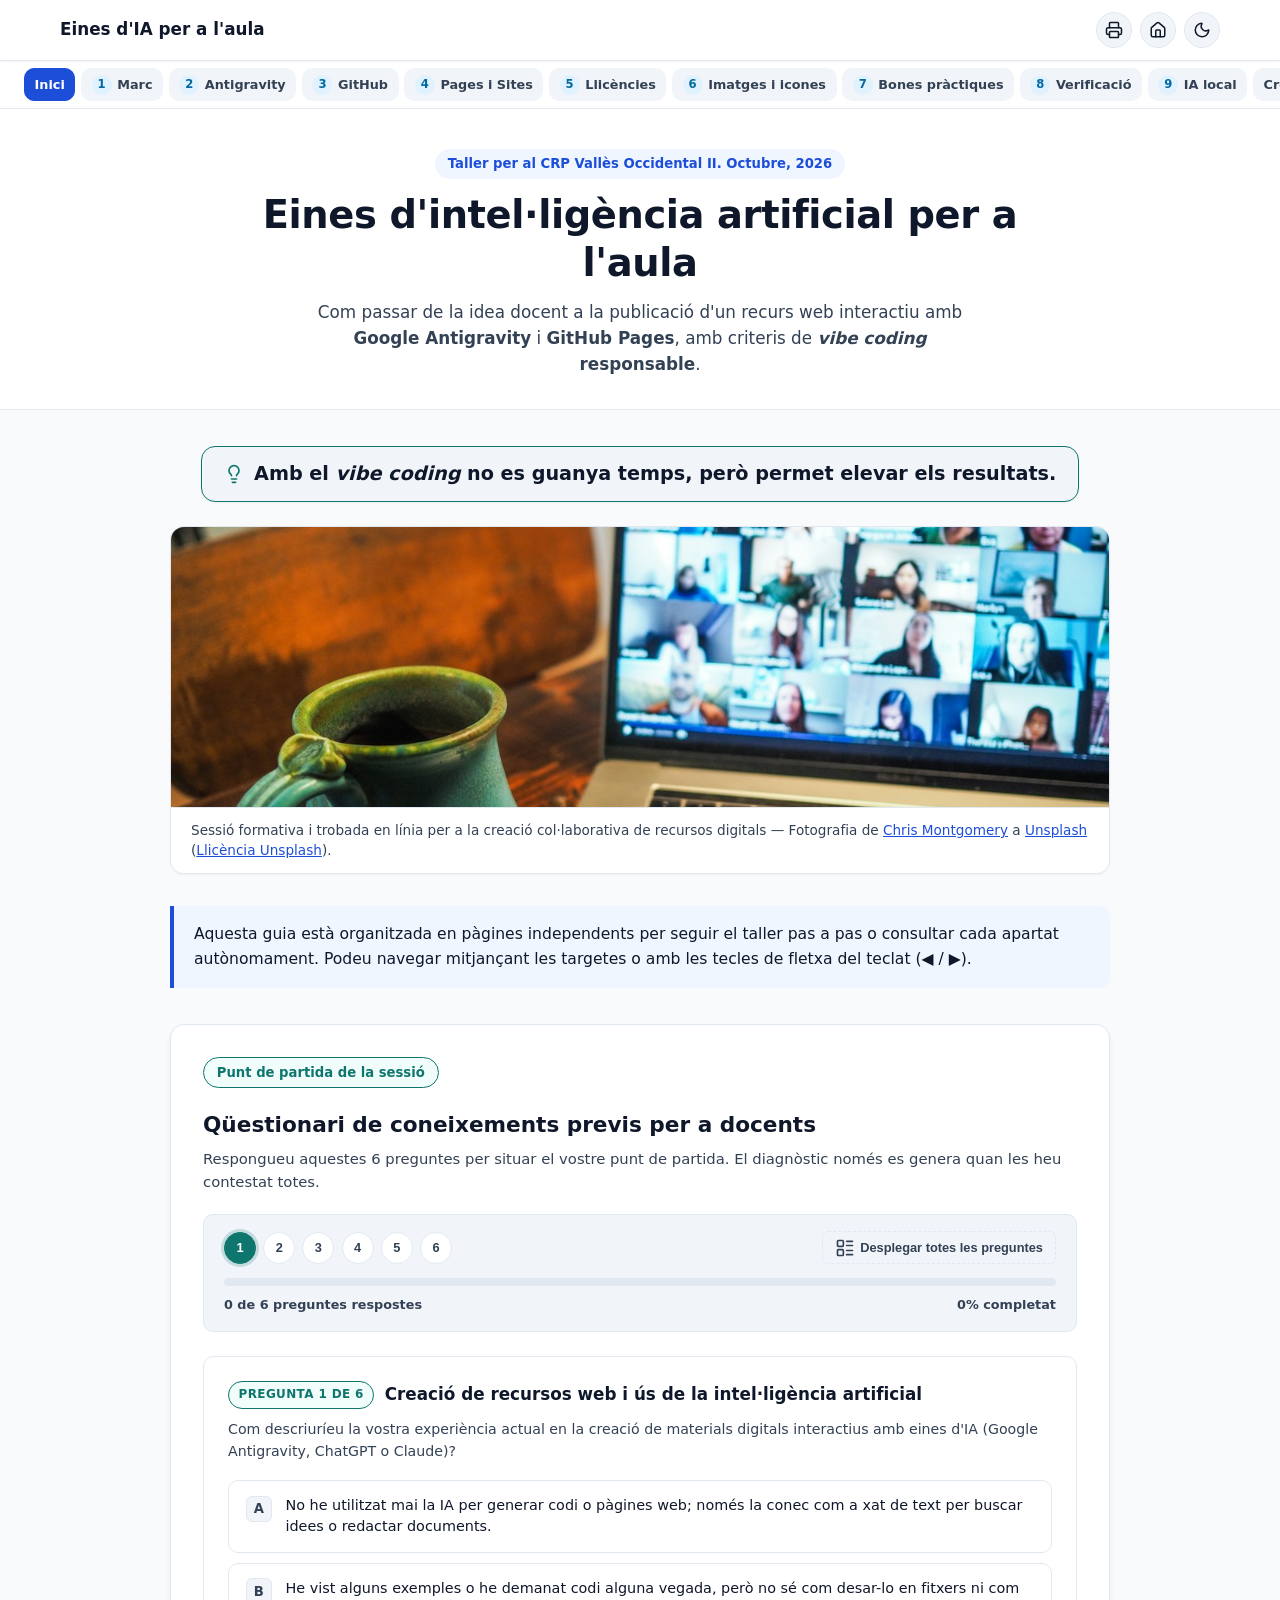
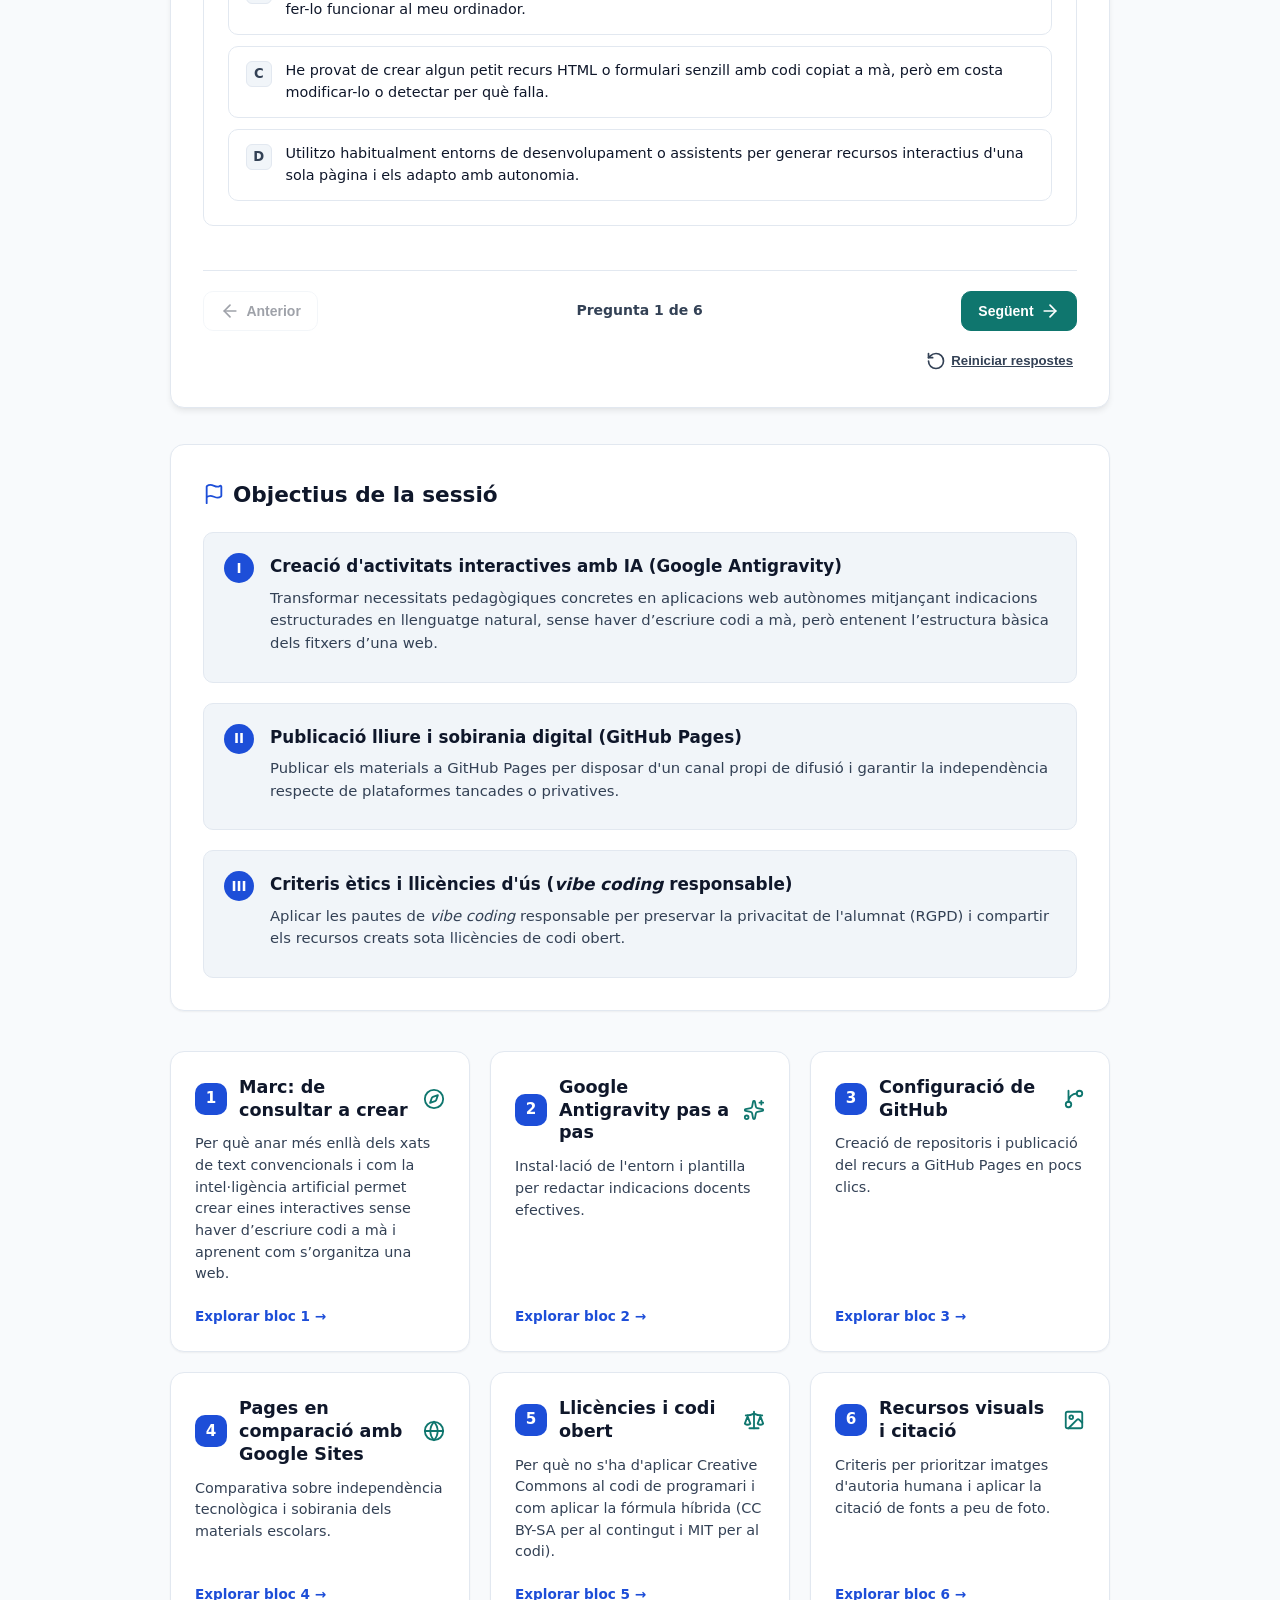
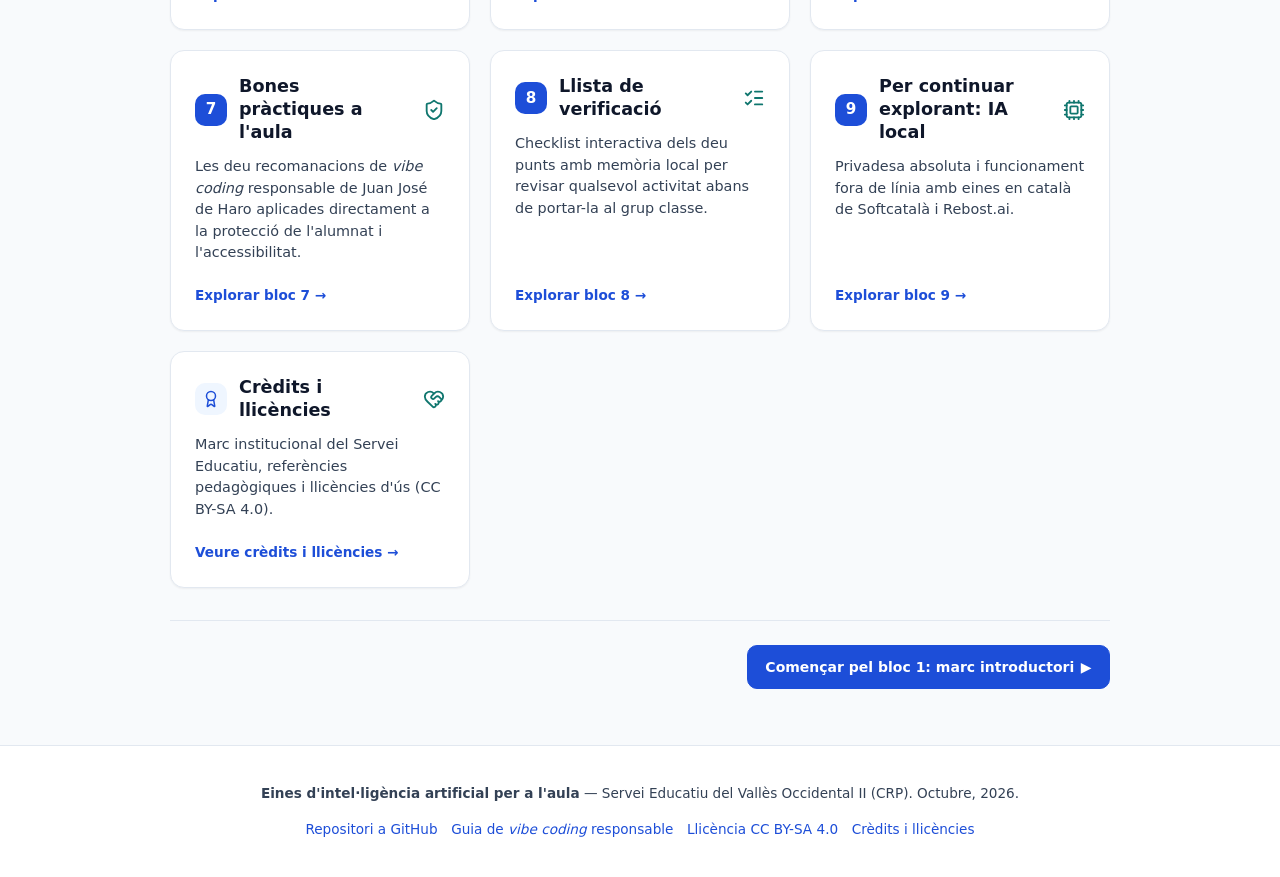
==== index.html @ fdfb9bff "Corregeix dimensions intrínseques de les imatges" ====
<!DOCTYPE html><html lang="ca"><head>
  <meta charset="UTF-8">
  <meta name="viewport" content="width=device-width, initial-scale=1.0">
  <title>Eines d'intel·ligència artificial per a l'aula | Inici</title>
  <meta name="description" content="Taller i guia pràctica per a docents sobre Google Antigravity, GitHub Pages, llicències i vibe coding responsable.">

  <!-- Metadades Open Graph / Xarxes socials (Link Preview) -->
  <meta property="og:type" content="website">
  <meta property="og:url" content="https://miquelangelfuentes.github.io/eines-ia-aula/">
  <meta property="og:title" content="Eines d'intel·ligència artificial per a l'aula">
  <meta property="og:description" content="Guia pràctica per a docents sobre Google Antigravity, GitHub Pages, llicències i vibe coding responsable.">
  <meta property="og:image" content="https://miquelangelfuentes.github.io/eines-ia-aula/assets/images/unsplash/inici-taller.jpg">
  <meta property="og:image:width" content="1200">
  <meta property="og:image:height" content="630">
  <meta property="og:image:alt" content="Sessió formativa en línia sobre eines d'IA per a l'aula">

  <!-- Metadades Twitter Card -->
  <meta name="twitter:card" content="summary_large_image">
  <meta name="twitter:title" content="Eines d'intel·ligència artificial per a l'aula">
  <meta name="twitter:description" content="Guia pràctica per a docents sobre Google Antigravity, GitHub Pages, llicències i vibe coding responsable.">
  <meta name="twitter:image" content="https://miquelangelfuentes.github.io/eines-ia-aula/assets/images/unsplash/inici-taller.jpg">

  <link rel="stylesheet" href="styles.css?v=9">
  <link rel="icon" type="image/svg+xml" href="favicon.svg">
  <link rel="alternate icon" type="image/png" href="favicon.png">
  <link rel="apple-touch-icon" href="favicon.png">
  <link rel="next" href="bloc1-marc.html">
</head>
<body>
  <a href="#contingut-principal" class="skip-link">Salta directament al contingut</a><noscript>&lt;div class="noscript-notice"&gt;&lt;strong&gt;JavaScript està desactivat.&lt;/strong&gt; Podeu llegir el contingut del material, però algunes funcions interactives, com el qüestionari, el generador d’indicacions o la llista de verificació, no estaran disponibles.&lt;/div&gt;</noscript>

  <!-- Barra superior -->
  <header class="top-bar">
    <div class="top-bar-container">
      <a href="index.html" class="brand-section">
        <div class="brand-title">Eines d'IA per a l'aula</div>
      </a>

      <div class="controls-group">
        <div class="print-menu-container">
          <button id="btn-print-menu" class="btn-icon" type="button" aria-label="Opcions d'impressió" title="Imprimir" aria-haspopup="true" aria-expanded="false">
            <i data-lucide="printer"></i>
          </button>
          <div id="print-dropdown" class="print-dropdown" role="menu">
            <button type="button" class="print-dropdown-item" id="btn-print-page" role="menuitem">
              <i data-lucide="file-text" style="width:16px;height:16px;"></i>
              <span>Imprimir aquesta pàgina</span>
            </button>
            <a href="imprimir-tot.html?print=1" class="print-dropdown-item" id="btn-print-all" role="menuitem">
              <i data-lucide="book-open" style="width:16px;height:16px;"></i>
              <span>Imprimir tota la presentació</span>
            </a>
          </div>
        </div>
        <a href="index.html" class="btn-icon" title="Pàgina d'inici" aria-label="Pàgina d'inici">
          <i data-lucide="home"></i>
        </a>
        <button id="btn-toggle-theme" class="btn-icon" type="button" aria-label="Canviar tema" title="Canviar tema">
          <span id="theme-icon"><i data-lucide="moon"></i></span>
        </button>
      </div>
    </div>
  </header>

  <!-- Navegació de blocs -->
  <nav class="blocks-nav-bar" aria-label="Índex de blocs">
    <ul class="blocks-nav-list">
      <li><a href="index.html" class="block-nav-link active">Inici</a></li>
      <li><a href="bloc1-marc.html" class="block-nav-link"><span class="nav-num-pill">1</span> Marc</a></li>
      <li><a href="bloc2-antigravity.html" class="block-nav-link"><span class="nav-num-pill">2</span> Antigravity</a></li>
      <li><a href="bloc3-github.html" class="block-nav-link"><span class="nav-num-pill">3</span> GitHub</a></li>
      <li><a href="bloc4-pages-sites.html" class="block-nav-link"><span class="nav-num-pill">4</span> Pages i Sites</a></li>
      <li><a href="bloc5-llicencies.html" class="block-nav-link"><span class="nav-num-pill">5</span> Llicències</a></li>
      <li><a href="bloc6-recursos-visuals.html" class="block-nav-link"><span class="nav-num-pill">6</span> Imatges i icones</a></li>
      <li><a href="bloc7-bones-practiques.html" class="block-nav-link"><span class="nav-num-pill">7</span> Bones pràctiques</a></li>
      <li><a href="bloc8-verificacio.html" class="block-nav-link"><span class="nav-num-pill">8</span> Verificació</a></li>
      <li><a href="bloc9-per-continuar-explorant.html" class="block-nav-link"><span class="nav-num-pill">9</span> IA local</a></li>
      <li><a href="credits.html" class="block-nav-link">Crèdits</a></li>
    </ul>
  </nav>

  <!-- Capçalera d'inici -->
  <section class="page-hero">
    <div class="page-hero-inner">
      <span class="page-category-tag">Taller per al CRP Vallès Occidental II. Octubre, 2026</span>
      <h1>Eines d'intel·ligència artificial per a l'aula</h1>
      <p class="page-hero-subtitle">
        Com passar de la idea docent a la publicació d'un recurs web interactiu amb <strong>Google Antigravity</strong> i <strong>GitHub Pages</strong>, amb criteris de <strong><em>vibe coding</em> responsable</strong>.
      </p>
    </div>
  </section>

  <!-- Contingut principal: índex de targetes de blocs -->
  <main id="contingut-principal" class="main-content">

    <div class="hero-impact-headline">
      <i data-lucide="lightbulb" class="lucide" style="width:20px;height:20px;color:var(--accent-secondary);flex-shrink:0;"></i>
      <span>Amb el <em>vibe coding</em> no es guanya temps, però permet elevar els resultats.</span>
    </div>

    <figure class="hero-image-banner">
      <img src="assets/images/unsplash/inici-taller.jpg" width="1200" height="630" alt="Sessió formativa en línia i videoconferència amb docents connectats a distància" fetchpriority="high">
      <figcaption>Sessió formativa i trobada en línia per a la creació col·laborativa de recursos digitals — Fotografia de <a href="https://unsplash.com/@cwmonty" target="_blank" rel="noopener">Chris Montgomery</a> a <a href="https://unsplash.com/photos/smgTvepind4" target="_blank" rel="noopener">Unsplash</a> (<a href="https://unsplash.com/license" target="_blank" rel="noopener">Llicència Unsplash</a>).</figcaption>
    </figure>

    <div class="pedagogical-highlight">
      Aquesta guia està organitzada en pàgines independents per seguir el taller pas a pas o consultar cada apartat autònomament. Podeu navegar mitjançant les targetes o amb les tecles de fletxa del teclat (◀ / ▶).
    </div>

    <!-- Qüestionari inicial de coneixements previs per a docents -->
    <section class="diagnostic-quiz-box" id="diagnostic-quiz-section">
      <div class="quiz-header-row">
        <div class="quiz-header-content">
          <span class="page-category-tag" style="background: var(--accent-secondary-light); color: var(--accent-secondary); border: 1px solid var(--accent-secondary);">Punt de partida de la sessió</span>
          <h2>Qüestionari de coneixements previs per a docents</h2>
          <p>Respongueu aquestes 6 preguntes per situar el vostre punt de partida. El diagnòstic només es genera quan les heu contestat totes.</p>
        </div>
      </div>

      <div class="quiz-progress-wrapper">
        <div class="quiz-stepper-header">
          <div class="quiz-stepper-pills" id="quiz-stepper-pills"></div>
          <button type="button" id="btn-toggle-view" class="quiz-mode-toggle-btn">
            <i data-lucide="layout-list"></i> <span>Desplegar totes les preguntes</span>
          </button>
        </div>

        <div class="quiz-progress-track">
          <div id="quiz-progress-fill" class="quiz-progress-fill" style="width: 0%;"></div>
        </div>

        <div class="quiz-progress-meta">
          <span id="quiz-progress-text">0 de 6 preguntes respostes</span>
          <span id="quiz-progress-percent">0% completat</span>
        </div>
      </div>

      <form id="diagnostic-quiz-form" class="diagnostic-quiz-form">
        <!-- Pregunta 1 -->
        <div class="quiz-question-card active" data-q="1">
          <div class="quiz-question-header">
            <span class="quiz-q-num-pill">Pregunta 1 de 6</span>
            <h3 class="quiz-q-title">Creació de recursos web i ús de la intel·ligència artificial</h3>
          </div>
          <p class="quiz-q-context">Com descriuríeu la vostra experiència actual en la creació de materials digitals interactius amb eines d'IA (Google Antigravity, ChatGPT o Claude)?</p>
          <div class="quiz-options-list">
            <label class="quiz-option-card">
              <input type="radio" name="q1" value="A" class="quiz-radio-hidden">
              <span class="quiz-opt-badge">A</span>
              <span class="quiz-opt-text">No he utilitzat mai la IA per generar codi o pàgines web; només la conec com a xat de text per buscar idees o redactar documents.</span>
            </label>
            <label class="quiz-option-card">
              <input type="radio" name="q1" value="B" class="quiz-radio-hidden">
              <span class="quiz-opt-badge">B</span>
              <span class="quiz-opt-text">He vist alguns exemples o he demanat codi alguna vegada, però no sé com desar-lo en fitxers ni com fer-lo funcionar al meu ordinador.</span>
            </label>
            <label class="quiz-option-card">
              <input type="radio" name="q1" value="C" class="quiz-radio-hidden">
              <span class="quiz-opt-badge">C</span>
              <span class="quiz-opt-text">He provat de crear algun petit recurs HTML o formulari senzill amb codi copiat a mà, però em costa modificar-lo o detectar per què falla.</span>
            </label>
            <label class="quiz-option-card">
              <input type="radio" name="q1" value="D" class="quiz-radio-hidden">
              <span class="quiz-opt-badge">D</span>
              <span class="quiz-opt-text">Utilitzo habitualment entorns de desenvolupament o assistents per generar recursos interactius d'una sola pàgina i els adapto amb autonomia.</span>
            </label>
          </div>
        </div>

        <!-- Pregunta 2 -->
        <div class="quiz-question-card" data-q="2">
          <div class="quiz-question-header">
            <span class="quiz-q-num-pill">Pregunta 2 de 6</span>
            <h3 class="quiz-q-title">Google Antigravity i eines al dispositiu docent</h3>
          </div>
          <p class="quiz-q-context">Què sabeu sobre Google Antigravity i la instal·lació d'eines al vostre equip de treball (per exemple, el portàtil docent del PEDC)?</p>
          <div class="quiz-options-list">
            <label class="quiz-option-card">
              <input type="radio" name="q2" value="A" class="quiz-radio-hidden">
              <span class="quiz-opt-badge">A</span>
              <span class="quiz-opt-text">No he sentit a parlar mai d'Antigravity i no acostumo a instal·lar programari nou al meu ordinador.</span>
            </label>
            <label class="quiz-option-card">
              <input type="radio" name="q2" value="B" class="quiz-radio-hidden">
              <span class="quiz-opt-badge">B</span>
              <span class="quiz-opt-text">Sé que és una eina de desenvolupament assistit de Google, però em fa por instal·lar-la per si calen permisos d'administració que no tinc.</span>
            </label>
            <label class="quiz-option-card">
              <input type="radio" name="q2" value="C" class="quiz-radio-hidden">
              <span class="quiz-opt-badge">C</span>
              <span class="quiz-opt-text">Sé que s'instal·la a la carpeta d'usuari local (sense necessitat de ser administrador), però no l'he configurat mai amb una carpeta de treball (workspace).</span>
            </label>
            <label class="quiz-option-card">
              <input type="radio" name="q2" value="D" class="quiz-radio-hidden">
              <span class="quiz-opt-badge">D</span>
              <span class="quiz-opt-text">Conec bé el funcionament d'Antigravity i com treballa directament sobre carpetes locals.</span>
            </label>
          </div>
        </div>

        <!-- Pregunta 3 -->
        

        <!-- Pregunta 4 -->
        <div class="quiz-question-card" data-q="4">
          <div class="quiz-question-header">
            <span class="quiz-q-num-pill">Pregunta 3 de 6</span>
            <h3 class="quiz-q-title">GitHub com a repositori educatiu</h3>
          </div>
          <p class="quiz-q-context">Quina és la vostra relació amb GitHub i el concepte de repositori de codi?</p>
          <div class="quiz-options-list">
            <label class="quiz-option-card">
              <input type="radio" name="q4" value="A" class="quiz-radio-hidden">
              <span class="quiz-opt-badge">A</span>
              <span class="quiz-opt-text">No tinc compte a GitHub ni sé exactament quina utilitat pot tenir per a la meva tasca com a docent.</span>
            </label>
            <label class="quiz-option-card">
              <input type="radio" name="q4" value="B" class="quiz-radio-hidden">
              <span class="quiz-opt-badge">B</span>
              <span class="quiz-opt-text">Em sona que és una plataforma per a enginyers o desenvolupadors de programari, i em sembla una eina massa complexa per a l'aula.</span>
            </label>
            <label class="quiz-option-card">
              <input type="radio" name="q4" value="C" class="quiz-radio-hidden">
              <span class="quiz-opt-badge">C</span>
              <span class="quiz-opt-text">Tinc compte o he consultat repositoris d’altres persones, però no he creat i publicat mai un projecte propi.</span>
            </label>
            <label class="quiz-option-card">
              <input type="radio" name="q4" value="D" class="quiz-radio-hidden">
              <span class="quiz-opt-badge">D</span>
              <span class="quiz-opt-text">Tinc repositoris propis i sé gestionar fitxers tant des del web com amb l'aplicació GitHub Desktop.</span>
            </label>
          </div>
        </div>

        <!-- Pregunta 5 -->
        

        <!-- Pregunta 6 -->
        <div class="quiz-question-card" data-q="6">
          <div class="quiz-question-header">
            <span class="quiz-q-num-pill">Pregunta 4 de 6</span>
            <h3 class="quiz-q-title">Estructura web: el fitxer index.html i les rutes relatives</h3>
          </div>
          <p class="quiz-q-context">Quan organitzeu els fitxers d'un recurs web, teniu clars conceptes com el nom index.html i les rutes relatives?</p>
          <div class="quiz-options-list">
            <label class="quiz-option-card">
              <input type="radio" name="q6" value="A" class="quiz-radio-hidden">
              <span class="quiz-opt-badge">A</span>
              <span class="quiz-opt-text">Desconec completament com s'han d'anomenar els fitxers o per què un enllaç a una imatge pot fallar.</span>
            </label>
            <label class="quiz-option-card">
              <input type="radio" name="q6" value="B" class="quiz-radio-hidden">
              <span class="quiz-opt-badge">B</span>
              <span class="quiz-opt-text">Sé que hi ha un fitxer HTML, però sovint l'anomeno com l'activitat (per exemple verbs.html) i no entenc per què GitHub Pages no el troba d'entrada.</span>
            </label>
            <label class="quiz-option-card">
              <input type="radio" name="q6" value="C" class="quiz-radio-hidden">
              <span class="quiz-opt-badge">C</span>
              <span class="quiz-opt-text">Sé que el fitxer principal s'ha de dir index.html, però de vegades m'embolico amb les barres inicials (/estils.css) i els enllaços es trenquen.</span>
            </label>
            <label class="quiz-option-card">
              <input type="radio" name="q6" value="D" class="quiz-radio-hidden">
              <span class="quiz-opt-badge">D</span>
              <span class="quiz-opt-text">Domino les rutes relatives (com imatges/esquema.png) i sé per què cal evitar rutes absolutes locals.</span>
            </label>
          </div>
        </div>

        <!-- Pregunta 7 -->
        <div class="quiz-question-card" data-q="7">
          <div class="quiz-question-header">
            <span class="quiz-q-num-pill">Pregunta 5 de 6</span>
            <h3 class="quiz-q-title">Llicències de continguts (Creative Commons) i de codi (MIT)</h3>
          </div>
          <p class="quiz-q-context">Com gestioneu els drets d'autoria i les llicències quan publiqueu un recurs educatiu a la xarxa?</p>
          <div class="quiz-options-list">
            <label class="quiz-option-card">
              <input type="radio" name="q7" value="A" class="quiz-radio-hidden">
              <span class="quiz-opt-badge">A</span>
              <span class="quiz-opt-text">No hi poso cap llicència ni hi he pensat mai; creia que per ser docent ja podia compartir qualsevol cosa lliurement.</span>
            </label>
            <label class="quiz-option-card">
              <input type="radio" name="q7" value="B" class="quiz-radio-hidden">
              <span class="quiz-opt-badge">B</span>
              <span class="quiz-opt-text">Poso un text genèric de "Creative Commons" o "tots els drets reservats", però no sé quina modalitat és la més adient per compartir amb altres docents.</span>
            </label>
            <label class="quiz-option-card">
              <input type="radio" name="q7" value="C" class="quiz-radio-hidden">
              <span class="quiz-opt-badge">C</span>
              <span class="quiz-opt-text">Conec bé les llicències CC BY i CC BY-SA per al contingut educatiu, però desconec per què el codi informàtic necessita una llicència diferent (com la MIT).</span>
            </label>
            <label class="quiz-option-card">
              <input type="radio" name="q7" value="D" class="quiz-radio-hidden">
              <span class="quiz-opt-badge">D</span>
              <span class="quiz-opt-text">Aplico de forma diferenciada la llicència Creative Commons (CC BY-SA 4.0) per al material pedagògic i la llicència MIT per al codi font del projecte.</span>
            </label>
          </div>
        </div>

        <!-- Pregunta 8 -->
        

        <!-- Pregunta 9 -->
        

        <!-- Pregunta 10 -->
        <div class="quiz-question-card" data-q="10">
          <div class="quiz-question-header">
            <span class="quiz-q-num-pill">Pregunta 6 de 6</span>
            <h3 class="quiz-q-title">Protecció de dades i IA local</h3>
          </div>
          <p class="quiz-q-context">Quina experiència teniu amb la protecció de dades en recursos digitals i amb eines d’IA que poden executar-se al dispositiu?</p>
          <div class="quiz-options-list">
            <label class="quiz-option-card">
              <input type="radio" name="q10" value="A" class="quiz-radio-hidden">
              <span class="quiz-opt-badge">A</span>
              <span class="quiz-opt-text">No he tingut en compte el RGPD en crear activitats web digitals ni sé què és un model d'IA en local.</span>
            </label>
            <label class="quiz-option-card">
              <input type="radio" name="q10" value="B" class="quiz-radio-hidden">
              <span class="quiz-opt-badge">B</span>
              <span class="quiz-opt-text">M'amoïna la privacitat dels alumnes, però desconec com crear recursos que funcionin al navegador sense necessitat de demanar registre ni comptes.</span>
            </label>
            <label class="quiz-option-card">
              <input type="radio" name="q10" value="C" class="quiz-radio-hidden">
              <span class="quiz-opt-badge">C</span>
              <span class="quiz-opt-text">Asseguro que les meves activitats no demanin cap dada personal a l'alumnat, i he sentit a parlar de programes com Ollama o LM Studio però no els he provat.</span>
            </label>
            <label class="quiz-option-card">
              <input type="radio" name="q10" value="D" class="quiz-radio-hidden">
              <span class="quiz-opt-badge">D</span>
              <span class="quiz-opt-text">Dissenyo recursos que eviten recollir dades personals innecessàries i he provat eines o models d’IA que poden executar-se localment.</span>
            </label>
          </div>
        </div>

        <!-- Controls de navegació entre preguntes -->
        <div class="quiz-nav-footer">
          <button type="button" class="quiz-nav-btn" id="quiz-prev-btn">
            <i data-lucide="arrow-left"></i> Anterior
          </button>
          <span id="quiz-nav-status" style="font-weight: 700; font-size: 0.875rem; color: var(--text-muted);">Pregunta 1 de 6</span>
          <div style="display: flex; gap: 0.5rem;">
            <button type="button" class="quiz-nav-btn primary" id="quiz-next-btn">
              Següent <i data-lucide="arrow-right"></i>
            </button>
            <button type="button" class="quiz-nav-btn accent-cta" id="quiz-finish-btn" style="display: none;">
              <i data-lucide="clipboard-check"></i> Veure el diagnòstic
            </button>
          </div>
        </div>
      </form>

      <div class="quiz-actions-row">
        <button id="btn-reset-quiz" type="button" class="quiz-btn-link">
          <i data-lucide="rotate-ccw"></i> Reiniciar respostes
        </button>
      </div>

      <!-- Panell de recomanacions personalitzades (es mostra quan es demana o es respon) -->
      <div id="quiz-results-panel" class="quiz-results-panel" style="display: none;"></div>
    </section>

    <!-- Objectius de la sessió -->
    <section class="content-box" id="objectius-sessio" style="margin-bottom: 2.5rem;">
      <h2 style="margin-top: 0; margin-bottom: 1.25rem; display: flex; align-items: center; gap: 0.5rem;">
        <i data-lucide="flag" class="lucide" style="width: 22px; height: 22px; color: var(--accent-primary);"></i>
        Objectius de la sessió
      </h2>

      <div class="ordered-steps" style="margin: 0;">
        <div class="ordered-step-item">
          <div class="step-indicator">I</div>
          <div class="step-content">
            <h3>Creació d'activitats interactives amb IA (Google Antigravity)</h3>
            <p>
              Transformar necessitats pedagògiques concretes en aplicacions web autònomes mitjançant indicacions estructurades en llenguatge natural, sense haver d’escriure codi a mà, però entenent l’estructura bàsica dels fitxers d’una web.
            </p>
          </div>
        </div>

        <div class="ordered-step-item">
          <div class="step-indicator">II</div>
          <div class="step-content">
            <h3>Publicació lliure i sobirania digital (GitHub Pages)</h3>
            <p>
              Publicar els materials a GitHub Pages per disposar d'un canal propi de difusió i garantir la independència respecte de plataformes tancades o privatives.
            </p>
          </div>
        </div>

        <div class="ordered-step-item">
          <div class="step-indicator">III</div>
          <div class="step-content">
            <h3>Criteris ètics i llicències d'ús (<em>vibe coding</em> responsable)</h3>
            <p>
              Aplicar les pautes de <em>vibe coding</em> responsable per preservar la privacitat de l'alumnat (RGPD) i compartir els recursos creats sota llicències de codi obert.
            </p>
          </div>
        </div>
      </div>
    </section>

    <div class="home-blocks-grid">
      <!-- Bloc 1 -->
      <a href="bloc1-marc.html" class="home-block-card">
        <div>
          <div class="home-card-header">
            <div class="home-card-num">1</div>
            <div class="home-card-title">Marc: de consultar a crear</div>
            <div class="home-card-icon"><i data-lucide="compass"></i></div>
          </div>
          <p class="home-card-desc">
            Per què anar més enllà dels xats de text convencionals i com la intel·ligència artificial permet crear eines interactives sense haver d’escriure codi a mà i aprenent com s’organitza una web.
          </p>
        </div>
        <div class="home-card-action">Explorar bloc 1 →</div>
      </a>

      <!-- Bloc 2 -->
      <a href="bloc2-antigravity.html" class="home-block-card">
        <div>
          <div class="home-card-header">
            <div class="home-card-num">2</div>
            <div class="home-card-title">Google Antigravity pas a pas</div>
            <div class="home-card-icon"><i data-lucide="sparkles"></i></div>
          </div>
          <p class="home-card-desc">
            Instal·lació de l'entorn i plantilla per redactar indicacions docents efectives.
          </p>
        </div>
        <div class="home-card-action">Explorar bloc 2 →</div>
      </a>

      <!-- Bloc 3 -->
      <a href="bloc3-github.html" class="home-block-card">
        <div>
          <div class="home-card-header">
            <div class="home-card-num">3</div>
            <div class="home-card-title">Configuració de GitHub</div>
            <div class="home-card-icon"><i data-lucide="git-branch"></i></div>
          </div>
          <p class="home-card-desc">
            Creació de repositoris i publicació del recurs a GitHub Pages en pocs clics.
          </p>
        </div>
        <div class="home-card-action">Explorar bloc 3 →</div>
      </a>

      <!-- Bloc 4 -->
      <a href="bloc4-pages-sites.html" class="home-block-card">
        <div>
          <div class="home-card-header">
            <div class="home-card-num">4</div>
            <div class="home-card-title">Pages en comparació amb Google Sites</div>
            <div class="home-card-icon"><i data-lucide="globe"></i></div>
          </div>
          <p class="home-card-desc">
            Comparativa sobre independència tecnològica i sobirania dels materials escolars.
          </p>
        </div>
        <div class="home-card-action">Explorar bloc 4 →</div>
      </a>

      <!-- Bloc 5 -->
      <a href="bloc5-llicencies.html" class="home-block-card">
        <div>
          <div class="home-card-header">
            <div class="home-card-num">5</div>
            <div class="home-card-title">Llicències i codi obert</div>
            <div class="home-card-icon"><i data-lucide="scale"></i></div>
          </div>
          <p class="home-card-desc">
            Per què no s'ha d'aplicar Creative Commons al codi de programari i com aplicar la fórmula híbrida (CC BY-SA per al contingut i MIT per al codi).
          </p>
        </div>
        <div class="home-card-action">Explorar bloc 5 →</div>
      </a>

      <!-- Bloc 6 -->
      <a href="bloc6-recursos-visuals.html" class="home-block-card">
        <div>
          <div class="home-card-header">
            <div class="home-card-num">6</div>
            <div class="home-card-title">Recursos visuals i citació</div>
            <div class="home-card-icon"><i data-lucide="image"></i></div>
          </div>
          <p class="home-card-desc">
            Criteris per prioritzar imatges d'autoria humana i aplicar la citació de fonts a peu de foto.
          </p>
        </div>
        <div class="home-card-action">Explorar bloc 6 →</div>
      </a>

      <!-- Bloc 7 -->
      <a href="bloc7-bones-practiques.html" class="home-block-card">
        <div>
          <div class="home-card-header">
            <div class="home-card-num">7</div>
            <div class="home-card-title">Bones pràctiques a l'aula</div>
            <div class="home-card-icon"><i data-lucide="shield-check"></i></div>
          </div>
          <p class="home-card-desc">
            Les deu recomanacions de <em>vibe coding</em> responsable de Juan José de Haro aplicades directament a la protecció de l'alumnat i l'accessibilitat.
          </p>
        </div>
        <div class="home-card-action">Explorar bloc 7 →</div>
      </a>

      <!-- Bloc 8 -->
      <a href="bloc8-verificacio.html" class="home-block-card">
        <div>
          <div class="home-card-header">
            <div class="home-card-num">8</div>
            <div class="home-card-title">Llista de verificació</div>
            <div class="home-card-icon"><i data-lucide="list-checks"></i></div>
          </div>
          <p class="home-card-desc">
            Checklist interactiva dels deu punts amb memòria local per revisar qualsevol activitat abans de portar-la al grup classe.
          </p>
        </div>
        <div class="home-card-action">Explorar bloc 8 →</div>
      </a>

      <!-- Bloc 9 -->
      <a href="bloc9-per-continuar-explorant.html" class="home-block-card">
        <div>
          <div class="home-card-header">
            <div class="home-card-num">9</div>
            <div class="home-card-title">Per continuar explorant: IA local</div>
            <div class="home-card-icon"><i data-lucide="cpu"></i></div>
          </div>
          <p class="home-card-desc">
            Privadesa absoluta i funcionament fora de línia amb eines en català de Softcatalà i Rebost.ai.
          </p>
        </div>
        <div class="home-card-action">Explorar bloc 9 →</div>
      </a>
    
      <!-- Crèdits i llicències -->
      <a href="credits.html" class="home-block-card">
        <div>
          <div class="home-card-header">
            <div class="home-card-num" style="background: var(--accent-light); color: var(--accent-primary);"><i data-lucide="award" style="width: 18px; height: 18px;"></i></div>
            <div class="home-card-title">Crèdits i llicències</div>
            <div class="home-card-icon"><i data-lucide="heart-handshake"></i></div>
          </div>
          <p class="home-card-desc">
            Marc institucional del Servei Educatiu, referències pedagògiques i llicències d'ús (CC BY-SA 4.0).
          </p>
        </div>
        <div class="home-card-action">Veure crèdits i llicències →</div>
      </a>
    </div>

    <!-- Paginació inferior -->
    <div class="page-pagination" style="justify-content: flex-end;">
      <a href="bloc1-marc.html" class="btn-pagination primary" data-nav="next">
        <span>Començar pel bloc 1: marc introductori</span> ▶
      </a>
    </div>

  </main>

  <!-- Peu de pàgina -->
  <footer class="footer">
    <div class="footer-inner">
      <p>
        <strong>Eines d'intel·ligència artificial per a l'aula</strong> — Servei Educatiu del Vallès Occidental II (CRP). Octubre, 2026.
      </p>
      <div class="footer-links">
        <a href="https://github.com/miquelangelfuentes/eines-ia-aula" target="_blank" rel="noopener">Repositori a GitHub</a>
        <a href="https://vibe-coding-educativo.github.io/vibe-responsable/ca/guia.html" target="_blank" rel="noopener">Guia de <em>vibe coding</em> responsable</a>
        <a href="https://creativecommons.org/licenses/by-sa/4.0/deed.ca" target="_blank" rel="noopener">Llicència CC BY-SA 4.0</a>
        <a href="credits.html">Crèdits i llicències</a>
      </div>
    </div>
  </footer>

  <script src="assets/vendor/lucide/lucide.min.js"></script>
  <script src="app.js?v=5"></script>


</body></html>
---- styles.css ----
/* ==========================================================================
   EINES D'INTEL·LIGÈNCIA ARTIFICIAL PER A L'AULA
   Full d'estils net, accessible i adaptat a l'estructura multipàgina
   ========================================================================== */

:root {
  --bg-primary: #f8fafc;
  --bg-surface: #ffffff;
  --bg-surface-elevated: #ffffff;
  --bg-subtle: #f1f5f9;
  --border-color: #e2e8f0;
  --border-focus: #1d4ed8;

  --text-main: #0f172a;
  --text-muted: #334155;
  --text-dim: #64748b;
  --text-inverse: #ffffff;

  --accent-primary: #1d4ed8;
  --accent-primary-hover: #1e40af;
  --accent-light: #eff6ff;
  --accent-secondary: #0f766e;
  --accent-secondary-light: #f0fdfa;
  --accent-warm: #b45309;
  --accent-warm-light: #fffbeb;
  --accent-danger: #b91c1c;

  --badge-bg: #e0f2fe;
  --badge-text: #0369a1;

  --shadow-sm: 0 1px 2px 0 rgb(0 0 0 / 0.05);
  --shadow-md: 0 4px 6px -1px rgb(0 0 0 / 0.08), 0 2px 4px -2px rgb(0 0 0 / 0.04);
  --shadow-lg: 0 10px 15px -3px rgb(0 0 0 / 0.08);

  --radius-sm: 6px;
  --radius-md: 10px;
  --radius-lg: 14px;
  --radius-full: 9999px;
  --max-width: 980px;

  --transition: all 0.2s ease-in-out;
}

[data-theme="dark"] {
  --bg-primary: #0b1120;
  --bg-surface: #1e293b;
  --bg-surface-elevated: #273549;
  --bg-subtle: #141f32;
  --border-color: #334155;
  --border-focus: #60a5fa;

  --text-main: #f8fafc;
  --text-muted: #cbd5e1;
  --text-dim: #94a3b8;
  --text-inverse: #0f172a;

  --accent-primary: #3b82f6;
  --accent-primary-hover: #60a5fa;
  --accent-light: #1e3a8a29;
  --accent-secondary: #14b8a6;
  --accent-secondary-light: #0d3b37;
  --accent-warm: #f59e0b;
  --accent-warm-light: #452206;

  --badge-bg: #0c4a6e;
  --badge-text: #e0f2fe;

  --shadow-sm: 0 1px 2px 0 rgb(0 0 0 / 0.3);
  --shadow-md: 0 4px 6px -1px rgb(0 0 0 / 0.4);
  --shadow-lg: 0 10px 15px -3px rgb(0 0 0 / 0.5);
}

*, *::before, *::after {
  box-sizing: border-box;
  margin: 0;
  padding: 0;
}

html {
  font-family: system-ui, -apple-system, BlinkMacSystemFont, "Segoe UI", Roboto, "Helvetica Neue", Arial, sans-serif;
  line-height: 1.65;
  color: var(--text-main);
  background-color: var(--bg-primary);
  scroll-behavior: smooth;
  font-size: 16px;
}

body {
  min-height: 100vh;
  display: flex;
  flex-direction: column;
  transition: background-color 0.25s, color 0.25s;
}

.skip-link {
  position: absolute;
  top: -50px;
  left: 12px;
  background: var(--accent-primary);
  color: #fff;
  padding: 8px 16px;
  z-index: 1000;
  border-radius: var(--radius-sm);
  text-decoration: none;
  font-weight: 600;
  transition: top 0.2s;
}
.skip-link:focus {
  top: 12px;
}

/* Barra superior */
.top-bar {
  position: sticky;
  top: 0;
  background: var(--bg-surface);
  border-bottom: 1px solid var(--border-color);
  z-index: 900;
  backdrop-filter: blur(8px);
  box-shadow: var(--shadow-sm);
}

.top-bar-container {
  max-width: 1200px;
  margin: 0 auto;
  padding: 0.75rem 1.25rem;
  display: flex;
  align-items: center;
  justify-content: space-between;
  gap: 1rem;
}

.brand-section {
  display: flex;
  align-items: center;
  gap: 0.75rem;
  text-decoration: none;
  color: inherit;
}

.badge-crp {
  background: var(--accent-secondary);
  color: #fff;
  font-size: 0.75rem;
  font-weight: 700;
  padding: 0.25rem 0.65rem;
  border-radius: var(--radius-full);
}

.brand-title {
  font-size: 1.05rem;
  font-weight: 700;
  color: var(--text-main);
}

.controls-group {
  display: flex;
  align-items: center;
  gap: 0.5rem;
}

.btn-icon {
  background: var(--bg-subtle);
  border: 1px solid var(--border-color);
  color: var(--text-main);
  border-radius: var(--radius-full);
  width: 36px;
  height: 36px;
  display: inline-flex;
  align-items: center;
  justify-content: center;
  cursor: pointer;
  transition: var(--transition);
  text-decoration: none;
  padding: 0;
}

.btn-icon:hover {
  background: var(--border-color);
  color: var(--accent-primary);
}

.btn-icon svg,
.btn-icon .lucide {
  width: 18px;
  height: 18px;
  stroke: currentColor;
  stroke-width: 2;
  display: block;
}

#theme-icon {
  display: inline-flex;
  align-items: center;
  justify-content: center;
  width: 18px;
  height: 18px;
}

/* Barra de navegació multipàgina (blocs) */
.blocks-nav-bar {
  background: var(--bg-surface);
  border-bottom: 1px solid var(--border-color);
  padding: 0.45rem 1rem;
  overflow-x: auto;
  scrollbar-width: thin;
}

.blocks-nav-list {
  display: flex;
  align-items: center;
  justify-content: center;
  gap: 0.35rem;
  list-style: none;
  width: max-content;
  min-width: 100%;
  margin: 0 auto;
  padding: 0 0.5rem;
}

@media (max-width: 1140px) {
  .blocks-nav-list {
    justify-content: flex-start;
  }
}

.block-nav-link {
  display: inline-flex;
  align-items: center;
  gap: 0.35rem;
  padding: 0.3rem 0.6rem;
  background: var(--bg-subtle);
  border-radius: var(--radius-md);
  font-size: 0.8rem;
  font-weight: 600;
  color: var(--text-muted);
  text-decoration: none;
  border: 1px solid transparent;
  white-space: nowrap;
  transition: var(--transition);
}

.block-nav-link:hover {
  background: var(--accent-light);
  color: var(--accent-primary);
}

.block-nav-link.active {
  background: var(--accent-primary);
  color: #ffffff;
  border-color: var(--accent-primary);
}

.block-nav-link.active .nav-num-pill {
  background: rgba(255, 255, 255, 0.25);
  color: #ffffff;
}

.nav-num-pill {
  width: 20px;
  height: 20px;
  background: var(--badge-bg);
  color: var(--badge-text);
  border-radius: 50%;
  display: inline-flex;
  align-items: center;
  justify-content: center;
  font-size: 0.725rem;
  font-weight: 700;
}

/* Capçalera de pàgina */
.page-hero {
  background: var(--bg-surface);
  border-bottom: 1px solid var(--border-color);
  padding: 2.5rem 1.25rem 2rem;
  text-align: center;
}

.page-hero-inner {
  max-width: 800px;
  margin: 0 auto;
}

.page-category-tag {
  display: inline-block;
  margin-bottom: 0.75rem;
  background: var(--accent-light);
  color: var(--accent-primary);
  padding: 0.25rem 0.8rem;
  border-radius: var(--radius-full);
  font-size: 0.825rem;
  font-weight: 600;
}

.page-hero h1 {
  font-size: clamp(1.8rem, 3.2vw, 2.4rem);
  line-height: 1.25;
  font-weight: 800;
  margin-bottom: 0.75rem;
  letter-spacing: -0.01em;
}

.page-hero-subtitle {
  font-size: 1.05rem;
  color: var(--text-muted);
  line-height: 1.55;
  max-width: 680px;
  margin: 0 auto;
}

/* Contingut principal */
.main-content {
  max-width: var(--max-width);
  width: 100%;
  margin: 0 auto;
  padding: 2.25rem 1.25rem 3.5rem;
  flex: 1;
}

/* Secció / targeta principal del bloc */
.content-box {
  background: var(--bg-surface);
  border: 1px solid var(--border-color);
  border-radius: var(--radius-lg);
  padding: 2rem;
  margin-bottom: 2rem;
  box-shadow: var(--shadow-sm);
}

.content-box h2 {
  font-size: 1.35rem;
  font-weight: 700;
  margin-bottom: 0.5rem;
}

.content-box p.lead-desc {
  color: var(--text-dim);
  font-size: 0.95rem;
  margin-bottom: 1.5rem;
}

/* Caixa destacada */
.pedagogical-highlight {
  background: var(--accent-light);
  border-left: 4px solid var(--accent-primary);
  padding: 1rem 1.25rem;
  border-radius: 0 var(--radius-md) var(--radius-md) 0;
  margin-bottom: 1.75rem;
  font-size: 0.975rem;
  color: var(--text-main);
  line-height: 1.6;
}

/* Graella de targetes */
.cards-grid,
.clean-grid {
  display: grid;
  grid-template-columns: repeat(auto-fit, minmax(270px, 1fr));
  gap: 1.25rem;
  margin: 1.5rem 0;
}

/* Disposició equilibrada 2x2 per a conjunts de 4 targetes (evita files amb 3+1 i espais buits) */
.cards-grid-2x2,
.cards-grid.cards-grid-2x2,
.cards-grid:has(> .card-item:nth-child(4):last-child),
.clean-grid:has(> .card-item:nth-child(4):last-child) {
  grid-template-columns: repeat(2, 1fr) !important;
}

/* Graella 2x2 per a la descomposició pràctica del mètode TASL */
.tasl-breakdown-grid {
  display: grid;
  grid-template-columns: repeat(2, 1fr);
  gap: 0.75rem;
  margin-top: 1rem;
  border-top: 1px solid var(--border-color);
  padding-top: 1rem;
}

.card-item {
  background: var(--bg-subtle);
  border: 1px solid var(--border-color);
  border-radius: var(--radius-md);
  padding: 1.25rem;
  transition: var(--transition);
}

.card-item:hover {
  border-color: var(--accent-primary);
}

.card-item h3 {
  font-size: 1.05rem;
  font-weight: 700;
  margin-bottom: 0.45rem;
  color: var(--text-main);
}

.card-item p {
  color: var(--text-muted);
  font-size: 0.925rem;
  line-height: 1.55;
}

/* Passos ordenats */
.ordered-steps {
  display: flex;
  flex-direction: column;
  gap: 1.25rem;
  margin: 1.5rem 0;
}

.ordered-step-item {
  display: flex;
  gap: 1rem;
  align-items: flex-start;
  background: var(--bg-subtle);
  border: 1px solid var(--border-color);
  border-radius: var(--radius-md);
  padding: 1.25rem;
}

.step-indicator {
  width: 30px;
  height: 30px;
  background: var(--accent-primary);
  color: #fff;
  border-radius: 50%;
  display: flex;
  align-items: center;
  justify-content: center;
  font-weight: 700;
  font-size: 0.85rem;
  flex-shrink: 0;
}

.step-content h3 {
  font-size: 1.05rem;
  font-weight: 700;
  margin-bottom: 0.35rem;
}

.step-content p {
  color: var(--text-muted);
  font-size: 0.925rem;
  line-height: 1.55;
  margin-bottom: 0.4rem;
}

.step-tip {
  display: inline-block;
  background: var(--bg-surface);
  border: 1px solid var(--border-color);
  padding: 0.35rem 0.65rem;
  border-radius: var(--radius-sm);
  font-size: 0.825rem;
  color: var(--accent-secondary);
  font-weight: 500;
  margin-top: 0.25rem;
}

/* Taula comparativa neta */
.table-responsive {
  width: 100%;
  overflow-x: auto;
  margin: 1.5rem 0;
  border-radius: var(--radius-md);
  border: 1px solid var(--border-color);
}

table.clean-table {
  width: 100%;
  border-collapse: collapse;
  text-align: left;
  font-size: 0.925rem;
}

table.clean-table th, table.clean-table td {
  padding: 0.9rem 1.15rem;
  border-bottom: 1px solid var(--border-color);
  vertical-align: top;
}

table.clean-table th {
  background: var(--bg-subtle);
  font-weight: 700;
  color: var(--text-main);
}

table.clean-table tr:hover td {
  background: var(--bg-subtle);
}

.badge-feature {
  display: inline-block;
  font-size: 0.75rem;
  font-weight: 700;
  padding: 0.15rem 0.45rem;
  border-radius: var(--radius-sm);
  margin-bottom: 0.25rem;
}

.badge-positive {
  background: var(--accent-secondary-light);
  color: var(--accent-secondary);
}

.badge-negative {
  background: #fef2f2;
  color: #991b1b;
}

/* Blocs de codi i terminals */
.terminal-block {
  background: #0f172a;
  color: #e2e8f0;
  border-radius: var(--radius-md);
  padding: 1.25rem;
  font-family: ui-monospace, SFMono-Regular, Menlo, Monaco, Consolas, monospace;
  font-size: 0.875rem;
  overflow-x: auto;
  margin: 1.25rem 0;
  border: 1px solid #1e293b;
}

.terminal-header {
  display: flex;
  align-items: center;
  justify-content: space-between;
  border-bottom: 1px solid #334155;
  padding-bottom: 0.5rem;
  margin-bottom: 0.75rem;
  font-size: 0.75rem;
  color: #94a3b8;
}

.copy-btn {
  background: #334155;
  color: #f8fafc;
  border: none;
  padding: 0.25rem 0.6rem;
  border-radius: var(--radius-sm);
  font-size: 0.75rem;
  cursor: pointer;
  transition: var(--transition);
}
.copy-btn:hover {
  background: #475569;
}

/* Llicències */
.licenses-comparison {
  display: grid;
  grid-template-columns: repeat(auto-fit, minmax(300px, 1fr));
  gap: 1.25rem;
  margin: 1.5rem 0;
}

.license-box {
  background: var(--bg-subtle);
  border: 1px solid var(--border-color);
  border-radius: var(--radius-md);
  padding: 1.25rem;
}

.license-box.cc {
  border-top: 4px solid #ea580c;
}

.license-box.software {
  border-top: 4px solid var(--accent-secondary);
}

.license-box h3 {
  font-size: 1.1rem;
  font-weight: 700;
  margin-bottom: 0.35rem;
}

.license-box .license-for {
  font-size: 0.825rem;
  color: var(--text-dim);
  font-weight: 600;
  margin-bottom: 0.75rem;
  display: block;
}

.license-box ul {
  padding-left: 1.2rem;
  margin-top: 0.5rem;
  font-size: 0.9rem;
  color: var(--text-muted);
  line-height: 1.6;
}

/* vibe coding recomanacions */
.vibe-recommendations-list {
  display: grid;
  grid-template-columns: repeat(auto-fit, minmax(300px, 1fr));
  gap: 1.25rem;
  margin: 1.5rem 0;
}

.vibe-card {
  background: var(--bg-surface);
  border: 1px solid var(--border-color);
  border-radius: var(--radius-md);
  padding: 1.25rem;
  display: flex;
  gap: 1rem;
  align-items: flex-start;
  transition: var(--transition);
}

.vibe-card:hover {
  border-color: var(--accent-secondary);
}

.vibe-num {
  width: 30px;
  height: 30px;
  border-radius: 50%;
  background: var(--accent-secondary-light);
  color: var(--accent-secondary);
  display: flex;
  align-items: center;
  justify-content: center;
  font-weight: 700;
  font-size: 0.9rem;
  flex-shrink: 0;
}

.vibe-body h3 {
  font-size: 0.975rem;
  font-weight: 700;
  margin-bottom: 0.35rem;
  color: var(--text-main);
}

.vibe-body p {
  font-size: 0.875rem;
  color: var(--text-muted);
  line-height: 1.5;
}

.vibe-body .vibe-edu-tip {
  margin-top: 0.5rem;
  font-size: 0.8rem;
  background: var(--bg-subtle);
  padding: 0.35rem 0.6rem;
  border-radius: var(--radius-sm);
  color: var(--text-main);
  border-left: 3px solid var(--accent-secondary);
}

/* Formulari interactiu d'indicació */
.interactive-tool-box {
  background: var(--bg-surface-elevated);
  border: 1px solid var(--accent-primary);
  border-radius: var(--radius-lg);
  padding: 1.5rem;
  margin: 1.75rem 0;
}

.interactive-tool-box h3 {
  font-size: 1.15rem;
  font-weight: 700;
  color: var(--accent-primary);
  margin-bottom: 0.35rem;
}

.prompt-generator-form {
  display: grid;
  grid-template-columns: repeat(auto-fit, minmax(210px, 1fr));
  gap: 1rem;
  margin: 1.25rem 0;
}

.form-group {
  display: flex;
  flex-direction: column;
  gap: 0.3rem;
}

.form-group label {
  font-size: 0.825rem;
  font-weight: 600;
  color: var(--text-main);
}

.form-group select, .form-group input {
  padding: 0.5rem 0.75rem;
  border-radius: var(--radius-sm);
  border: 1px solid var(--border-color);
  background: var(--bg-surface);
  color: var(--text-main);
  font-size: 0.875rem;
}

.generated-prompt-result {
  background: var(--bg-subtle);
  border: 1px solid var(--border-color);
  border-radius: var(--radius-md);
  padding: 1rem;
  font-family: ui-monospace, SFMono-Regular, Menlo, Monaco, Consolas, monospace;
  font-size: 0.85rem;
  color: var(--text-main);
  white-space: pre-wrap;
  margin-top: 1rem;
}

.btn-primary-action {
  background: var(--accent-primary);
  color: #fff;
  border: none;
  padding: 0.5rem 1.1rem;
  border-radius: var(--radius-sm);
  font-weight: 600;
  font-size: 0.875rem;
  cursor: pointer;
  display: inline-flex;
  align-items: center;
  gap: 0.4rem;
  text-decoration: none;
  transition: var(--transition);
}

.btn-primary-action:hover {
  background: var(--accent-primary-hover);
}

/* Llista de verificació */
.checklist-container {
  display: flex;
  flex-direction: column;
  gap: 0.65rem;
  margin: 1.25rem 0;
}

.check-item {
  display: flex;
  align-items: flex-start;
  gap: 0.75rem;
  padding: 0.75rem 1rem;
  background: var(--bg-subtle);
  border-radius: var(--radius-md);
  border: 1px solid var(--border-color);
  cursor: pointer;
  transition: var(--transition);
}

.check-item:hover {
  background: var(--bg-surface);
  border-color: var(--accent-primary);
}

.check-item input[type="checkbox"] {
  width: 18px;
  height: 18px;
  margin-top: 0.15rem;
  cursor: pointer;
}

.check-text {
  font-size: 0.9rem;
  color: var(--text-main);
  line-height: 1.5;
}

.check-item.checked {
  background: var(--accent-secondary-light);
  border-color: var(--accent-secondary);
}

.check-item.checked .check-text {
  text-decoration: line-through;
  color: var(--text-dim);
}

/* Graella de la pàgina d'inici */
.home-blocks-grid {
  display: grid;
  grid-template-columns: repeat(auto-fit, minmax(290px, 1fr));
  gap: 1.25rem;
  margin: 2rem 0;
}

.home-block-card {
  background: var(--bg-surface);
  border: 1px solid var(--border-color);
  border-radius: var(--radius-lg);
  padding: 1.5rem;
  display: flex;
  flex-direction: column;
  justify-content: space-between;
  text-decoration: none;
  color: inherit;
  box-shadow: var(--shadow-sm);
  transition: var(--transition);
}

.home-block-card:hover {
  transform: translateY(-2px);
  border-color: var(--accent-primary);
  box-shadow: var(--shadow-md);
}

.home-card-header {
  display: flex;
  align-items: center;
  gap: 0.75rem;
  margin-bottom: 0.75rem;
}

.home-card-num {
  width: 32px;
  height: 32px;
  background: var(--accent-primary);
  color: #fff;
  border-radius: var(--radius-md);
  display: flex;
  align-items: center;
  justify-content: center;
  font-weight: 700;
  font-size: 0.95rem;
  flex-shrink: 0;
}

.home-card-title {
  font-size: 1.1rem;
  font-weight: 700;
  color: var(--text-main);
  line-height: 1.3;
}

.home-card-desc {
  font-size: 0.9rem;
  color: var(--text-muted);
  line-height: 1.5;
  margin-bottom: 1.25rem;
}

.home-card-action {
  font-size: 0.85rem;
  font-weight: 600;
  color: var(--accent-primary);
  display: flex;
  align-items: center;
  gap: 0.35rem;
}

/* Paginació inferior entre blocs */
.page-pagination {
  display: flex;
  align-items: center;
  justify-content: space-between;
  gap: 1rem;
  margin-top: 2rem;
  padding-top: 1.5rem;
  border-top: 1px solid var(--border-color);
  flex-wrap: wrap;
}

.btn-pagination {
  display: inline-flex;
  align-items: center;
  gap: 0.4rem;
  padding: 0.6rem 1.1rem;
  background: var(--bg-surface);
  border: 1px solid var(--border-color);
  border-radius: var(--radius-md);
  color: var(--text-main);
  text-decoration: none;
  font-weight: 600;
  font-size: 0.875rem;
  transition: var(--transition);
}

.btn-pagination:hover {
  border-color: var(--accent-primary);
  color: var(--accent-primary);
}

.btn-pagination.primary {
  background: var(--accent-primary);
  color: #ffffff;
  border-color: var(--accent-primary);
}

.btn-pagination.primary:hover {
  background: var(--accent-primary-hover);
}

/* Imatges educatives i peu de foto (citació) */
figure.edu-figure {
  margin: 1.5rem 0;
  background: var(--bg-subtle);
  border: 1px solid var(--border-color);
  border-radius: var(--radius-md);
  overflow: hidden;
  box-shadow: var(--shadow-sm);
}

figure.edu-figure img {
  width: 100%;
  max-height: 440px;
  object-fit: cover;
  display: block;
}

figcaption.edu-caption {
  padding: 0.85rem 1.25rem;
  font-size: 0.85rem;
  color: var(--text-dim);
  background: var(--bg-surface);
  border-top: 1px solid var(--border-color);
  line-height: 1.55;
}

figcaption.edu-caption a {
  color: var(--accent-primary);
  text-decoration: underline;
}

/* Banner visual superior destacat */
.hero-image-banner {
  margin: 1.5rem 0 2rem;
  border-radius: var(--radius-lg);
  overflow: hidden;
  border: 1px solid var(--border-color);
  background: var(--bg-surface);
  box-shadow: var(--shadow-sm);
}

.hero-image-banner img {
  width: 100%;
  height: 280px;
  object-fit: cover;
  display: block;
}

.hero-image-banner figcaption {
  padding: 0.75rem 1.25rem;
  font-size: 0.85rem;
  color: var(--text-muted);
  background: var(--bg-surface);
  border-top: 1px solid var(--border-color);
  line-height: 1.5;
}

.hero-image-banner figcaption a {
  color: var(--accent-primary);
  text-decoration: underline;
}

/* Imatge de suport en línia dins d'un bloc de contingut */
.inline-support-figure {
  margin: 1.25rem 0;
  border-radius: var(--radius-md);
  overflow: hidden;
  border: 1px solid var(--border-color);
  background: var(--bg-surface);
  box-shadow: var(--shadow-sm);
}

.inline-support-figure img {
  width: 100%;
  max-height: 260px;
  object-fit: cover;
  display: block;
}

.inline-support-figure figcaption {
  padding: 0.65rem 1rem;
  font-size: 0.825rem;
  color: var(--text-muted);
  background: var(--bg-subtle);
  border-top: 1px solid var(--border-color);
  line-height: 1.5;
}

.inline-support-figure figcaption a {
  color: var(--accent-primary);
  text-decoration: underline;
}

/* Suport d'icones Lucide */
.lucide {
  width: 1.25rem;
  height: 1.25rem;
  stroke-width: 2;
  vertical-align: -0.2rem;
  display: inline-block;
}

.home-card-icon {
  margin-left: auto;
  color: var(--accent-secondary);
  display: flex;
  align-items: center;
  justify-content: center;
}

.home-card-icon .lucide {
  width: 22px;
  height: 22px;
}

.card-item-icon {
  width: 38px;
  height: 38px;
  border-radius: var(--radius-md);
  background: var(--accent-light);
  color: var(--accent-primary);
  display: inline-flex;
  align-items: center;
  justify-content: center;
  margin-bottom: 0.75rem;
}

.card-item-icon .lucide {
  width: 20px;
  height: 20px;
}

.resource-pill-list {
  display: flex;
  flex-wrap: wrap;
  gap: 0.5rem;
  margin: 0.75rem 0;
}

.resource-pill {
  display: inline-flex;
  align-items: center;
  gap: 0.35rem;
  padding: 0.35rem 0.75rem;
  background: var(--bg-surface);
  border: 1px solid var(--border-color);
  border-radius: var(--radius-full);
  font-size: 0.825rem;
  font-weight: 600;
  color: var(--text-main);
  text-decoration: none;
}

.resource-pill:hover {
  border-color: var(--accent-primary);
  color: var(--accent-primary);
}

/* Peu de pàgina */
.footer {
  background: var(--bg-surface);
  border-top: 1px solid var(--border-color);
  padding: 2.25rem 1.25rem;
  text-align: center;
  font-size: 0.85rem;
  color: var(--text-muted);
}

.footer-inner {
  max-width: var(--max-width);
  margin: 0 auto;
  display: flex;
  flex-direction: column;
  align-items: center;
  gap: 0.85rem;
}

.footer-links {
  display: flex;
  flex-wrap: wrap;
  gap: 0.85rem;
  justify-content: center;
}

.footer-links a {
  color: var(--accent-primary);
  text-decoration: none;
  font-weight: 500;
}

.footer-links a:hover {
  text-decoration: underline;
}

@media (max-width: 768px) {
  .top-bar-container {
    flex-direction: column;
    align-items: stretch;
  }
  .content-box {
    padding: 1.25rem;
  }
  .cards-grid, .clean-grid, .cards-grid-2x2, .cards-grid.cards-grid-2x2, .cards-grid:has(> .card-item:nth-child(4):last-child), .clean-grid:has(> .card-item:nth-child(4):last-child), .tasl-breakdown-grid, .licenses-comparison, .vibe-recommendations-list, .home-blocks-grid {
    grid-template-columns: 1fr !important;
  }
  .page-pagination {
    flex-direction: column;
    align-items: stretch;
  }
  .diagnostic-quiz-box {
    padding: 1.25rem;
  }
  .quiz-stepper-pills {
    justify-content: center;
  }
  .quiz-stepper-header {
    flex-direction: column;
    align-items: stretch;
  }
  .quiz-mode-toggle-btn {
    justify-content: center;
  }
  .quiz-nav-footer {
    flex-direction: column;
    align-items: stretch;
  }
  .quiz-nav-btn {
    justify-content: center;
    width: 100%;
  }
  .quiz-nav-footer > div {
    width: 100%;
    flex-direction: column;
  }
}

/* ==========================================================================
   Qüestionari inicial de coneixements previs per a docents (Inici)
   ========================================================================== */
.diagnostic-quiz-box {
  background: var(--bg-surface);
  border-radius: var(--radius-lg);
  padding: 2rem;
  margin: 2.25rem 0;
  border: 1.5px solid var(--border-color);
  box-shadow: var(--shadow-md);
}

.quiz-header-row {
  display: flex;
  align-items: flex-start;
  justify-content: space-between;
  gap: 1.25rem;
  flex-wrap: wrap;
  margin-bottom: 1.25rem;
}

.quiz-header-content h2 {
  font-size: 1.35rem;
  font-weight: 800;
  color: var(--text-main);
  margin-top: 0.4rem;
  margin-bottom: 0.35rem;
}

.quiz-header-content p {
  color: var(--text-muted);
  font-size: 0.925rem;
  line-height: 1.55;
  margin-bottom: 0;
}

.quiz-progress-wrapper {
  background: var(--bg-subtle);
  border: 1px solid var(--border-color);
  border-radius: var(--radius-md);
  padding: 1rem 1.25rem;
  margin-bottom: 1.5rem;
}

.quiz-stepper-header {
  display: flex;
  align-items: center;
  justify-content: space-between;
  gap: 0.75rem;
  flex-wrap: wrap;
  margin-bottom: 0.85rem;
}

.quiz-stepper-pills {
  display: flex;
  align-items: center;
  gap: 0.45rem;
  flex-wrap: wrap;
}

.quiz-step-btn {
  width: 32px;
  height: 32px;
  border-radius: 50%;
  border: 1.5px solid var(--border-color);
  background: var(--bg-surface);
  color: var(--text-muted);
  font-weight: 700;
  font-size: 0.8rem;
  display: inline-flex;
  align-items: center;
  justify-content: center;
  cursor: pointer;
  transition: var(--transition);
}

.quiz-step-btn:hover {
  border-color: var(--accent-secondary);
  color: var(--accent-secondary);
}

.quiz-step-btn.answered {
  background: var(--accent-secondary-light);
  border-color: var(--accent-secondary);
  color: var(--accent-secondary);
}

.quiz-step-btn.active {
  background: var(--accent-secondary);
  border-color: var(--accent-secondary);
  color: #ffffff;
  box-shadow: 0 0 0 3px rgba(15, 118, 110, 0.2);
}

.quiz-mode-toggle-btn {
  background: transparent;
  border: 1px dashed var(--border-color);
  color: var(--text-muted);
  font-size: 0.8rem;
  font-weight: 600;
  padding: 0.35rem 0.75rem;
  border-radius: var(--radius-sm);
  cursor: pointer;
  display: inline-flex;
  align-items: center;
  gap: 0.35rem;
  transition: var(--transition);
}

.quiz-mode-toggle-btn:hover {
  background: var(--bg-surface);
  color: var(--accent-primary);
  border-color: var(--accent-primary);
}

.quiz-progress-track {
  width: 100%;
  height: 8px;
  background: var(--border-color);
  border-radius: var(--radius-full);
  overflow: hidden;
  margin-bottom: 0.5rem;
}

.quiz-progress-fill {
  height: 100%;
  background: linear-gradient(90deg, var(--accent-secondary), var(--accent-primary));
  border-radius: var(--radius-full);
  transition: width 0.3s ease;
}

.quiz-progress-meta {
  display: flex;
  align-items: center;
  justify-content: space-between;
  font-size: 0.8rem;
  font-weight: 600;
  color: var(--text-muted);
}

/* Format de targetes de preguntes */
.diagnostic-quiz-form {
  display: flex;
  flex-direction: column;
  gap: 1.25rem;
}

/* En mode assistent (wizard), només es mostra la targeta activa */
.is-wizard .quiz-question-card {
  display: none;
}

.is-wizard .quiz-question-card.active {
  display: block;
  animation: fadeIn 0.25s ease-out;
}

.quiz-question-card {
  background: var(--bg-surface-elevated);
  border: 1.5px solid var(--border-color);
  border-radius: var(--radius-md);
  padding: 1.5rem;
  transition: var(--transition);
}

.quiz-question-card.answered {
  border-color: var(--accent-secondary);
}

.quiz-question-header {
  display: flex;
  align-items: center;
  gap: 0.65rem;
  margin-bottom: 0.65rem;
  flex-wrap: wrap;
}

.quiz-q-num-pill {
  font-size: 0.75rem;
  font-weight: 800;
  text-transform: uppercase;
  letter-spacing: 0.03em;
  background: var(--accent-secondary-light);
  color: var(--accent-secondary);
  border: 1px solid var(--accent-secondary);
  padding: 0.2rem 0.6rem;
  border-radius: var(--radius-full);
}

.quiz-q-title {
  font-size: 1.05rem;
  font-weight: 700;
  color: var(--text-main);
  line-height: 1.4;
  margin: 0;
}

.quiz-q-context {
  font-size: 0.885rem;
  color: var(--text-muted);
  line-height: 1.5;
  margin-bottom: 1.15rem;
}

.quiz-options-list {
  display: flex;
  flex-direction: column;
  gap: 0.65rem;
}

.quiz-option-card {
  display: flex;
  align-items: flex-start;
  gap: 0.85rem;
  padding: 0.85rem 1.05rem;
  background: var(--bg-surface);
  border: 1.5px solid var(--border-color);
  border-radius: var(--radius-md);
  cursor: pointer;
  transition: all 0.2s ease-in-out;
  position: relative;
  user-select: none;
}

.quiz-option-card:hover {
  border-color: var(--accent-secondary);
  background: var(--bg-subtle);
  transform: translateY(-1px);
}

.quiz-option-card.selected {
  border-color: var(--accent-secondary);
  background: var(--accent-secondary-light);
  box-shadow: 0 0 0 1px var(--accent-secondary);
}

.quiz-radio-hidden {
  position: absolute;
  opacity: 0;
  width: 1px;
  height: 1px;
  pointer-events: none;
}

.quiz-opt-badge {
  display: inline-flex;
  align-items: center;
  justify-content: center;
  width: 26px;
  height: 26px;
  border-radius: var(--radius-sm);
  background: var(--bg-subtle);
  border: 1px solid var(--border-color);
  font-weight: 700;
  font-size: 0.825rem;
  color: var(--text-muted);
  flex-shrink: 0;
  transition: all 0.2s ease-in-out;
  margin-top: 0.05rem;
}

.quiz-option-card.selected .quiz-opt-badge {
  background: var(--accent-secondary);
  border-color: var(--accent-secondary);
  color: #ffffff;
}

.quiz-opt-text {
  font-size: 0.9rem;
  line-height: 1.5;
  color: var(--text-main);
  flex: 1;
}

.quiz-option-card.selected .quiz-opt-text {
  font-weight: 600;
  color: var(--text-main);
}

/* Controls de navegació entre preguntes */
.quiz-nav-footer {
  display: flex;
  align-items: center;
  justify-content: space-between;
  gap: 0.75rem;
  margin-top: 1.5rem;
  padding-top: 1.25rem;
  border-top: 1px solid var(--border-color);
  flex-wrap: wrap;
}

.quiz-nav-btn {
  display: inline-flex;
  align-items: center;
  gap: 0.4rem;
  font-size: 0.875rem;
  font-weight: 600;
  padding: 0.55rem 1rem;
  border-radius: var(--radius-md);
  border: 1px solid var(--border-color);
  background: var(--bg-surface);
  color: var(--text-main);
  cursor: pointer;
  transition: var(--transition);
}

.quiz-nav-btn:hover:not(:disabled) {
  background: var(--bg-subtle);
  border-color: var(--accent-secondary);
  color: var(--accent-secondary);
}

.quiz-nav-btn:disabled {
  opacity: 0.4;
  cursor: not-allowed;
}

.quiz-nav-btn.primary {
  background: var(--accent-secondary);
  border-color: var(--accent-secondary);
  color: #ffffff;
}

.quiz-nav-btn.primary:hover {
  background: #0d5f58;
  color: #ffffff;
}

.quiz-nav-btn.accent-cta {
  background: var(--accent-primary);
  border-color: var(--accent-primary);
  color: #ffffff;
  font-weight: 700;
}

.quiz-nav-btn.accent-cta:hover {
  background: var(--accent-primary-hover);
  color: #ffffff;
}

.quiz-actions-row {
  display: flex;
  align-items: center;
  justify-content: flex-end;
  gap: 1rem;
  margin-top: 1rem;
}

.quiz-btn-link {
  background: none;
  border: none;
  color: var(--text-muted);
  font-size: 0.825rem;
  font-weight: 600;
  cursor: pointer;
  text-decoration: underline;
  padding: 0.25rem;
  display: inline-flex;
  align-items: center;
  gap: 0.35rem;
}

.quiz-btn-link:hover {
  color: var(--accent-primary);
}

/* Panell de resultats del qüestionari */
.quiz-results-panel {
  background: var(--bg-surface);
  border: 2px solid var(--accent-secondary);
  border-radius: var(--radius-lg);
  padding: 1.75rem;
  box-shadow: var(--shadow-lg);
  margin-top: 2rem;
  animation: fadeIn 0.3s ease-in;
}

.quiz-profile-badge {
  display: inline-flex;
  align-items: center;
  gap: 0.5rem;
  font-size: 0.85rem;
  font-weight: 700;
  padding: 0.4rem 0.95rem;
  border-radius: var(--radius-full);
  margin-bottom: 0.75rem;
}

.quiz-profile-badge.inicial {
  background: #fef3c7;
  color: #92400e;
  border: 1px solid #fde68a;
}

.quiz-profile-badge.intermedi {
  background: #dbeafe;
  color: #1e40af;
  border: 1px solid #bfdbfe;
}

.quiz-profile-badge.avancat {
  background: #dcfce7;
  color: #166534;
  border: 1px solid #bbf7d0;
}

[data-theme="dark"] .quiz-profile-badge.inicial {
  background: rgba(245, 158, 11, 0.2);
  color: #fcd34d;
  border-color: rgba(245, 158, 11, 0.4);
}

[data-theme="dark"] .quiz-profile-badge.intermedi {
  background: rgba(59, 130, 246, 0.2);
  color: #93c5fd;
  border-color: rgba(59, 130, 246, 0.4);
}

[data-theme="dark"] .quiz-profile-badge.avancat {
  background: rgba(16, 185, 129, 0.2);
  color: #86efac;
  border-color: rgba(16, 185, 129, 0.4);
}

.quiz-recommendations-grid {
  display: grid;
  grid-template-columns: repeat(auto-fit, minmax(280px, 1fr));
  gap: 1.25rem;
  margin-top: 1.5rem;
  margin-bottom: 1.5rem;
}

.quiz-rec-card {
  background: var(--bg-subtle);
  border: 1px solid var(--border-color);
  border-radius: var(--radius-md);
  padding: 1.25rem;
  display: flex;
  flex-direction: column;
  justify-content: space-between;
}

.quiz-rec-card h4 {
  font-size: 0.975rem;
  font-weight: 700;
  margin-bottom: 0.75rem;
  display: flex;
  align-items: center;
  gap: 0.5rem;
  color: var(--text-main);
}

.quiz-rec-card ul {
  padding-left: 1.25rem;
  font-size: 0.885rem;
  line-height: 1.6;
  color: var(--text-muted);
  margin-bottom: 0;
}

.quiz-rec-card ul li {
  margin-bottom: 0.5rem;
}

.quiz-rec-card ul a {
  color: var(--accent-primary);
  font-weight: 600;
  text-decoration: underline;
}

@keyframes fadeIn {
  from { opacity: 0; transform: translateY(6px); }
  to { opacity: 1; transform: translateY(0); }
}

/* ==========================================================================
   Titular d'impacte vibe coding
   ========================================================================== */
.hero-impact-headline {
  display: flex;
  align-items: center;
  justify-content: center;
  gap: 0.65rem;
  background: var(--bg-subtle);
  border: 1.5px solid var(--accent-secondary);
  color: var(--text-main);
  font-size: clamp(0.95rem, 2vw, 1.2rem);
  font-weight: 700;
  padding: 0.85rem 1.35rem;
  border-radius: var(--radius-lg);
  margin: 0 auto 1.5rem;
  line-height: 1.4;
  box-shadow: var(--shadow-sm);
  width: fit-content;
  max-width: 940px;
  text-align: center;
}

[data-theme="dark"] .hero-impact-headline {
  background: rgba(13, 148, 136, 0.12);
  border-color: rgba(45, 212, 191, 0.4);
}

/* ==========================================================================
   Menú desplegable d'impressió
   ========================================================================== */
.print-menu-container {
  position: relative;
  display: inline-block;
}

.print-dropdown {
  position: absolute;
  top: calc(100% + 8px);
  right: 0;
  background: var(--bg-surface);
  border: 1px solid var(--border-color);
  border-radius: var(--radius-md);
  box-shadow: var(--shadow-lg);
  min-width: 240px;
  padding: 0.45rem;
  z-index: 1000;
  display: none;
  flex-direction: column;
  gap: 0.25rem;
}

.print-dropdown.show {
  display: flex;
  animation: fadeIn 0.15s ease-out;
}

.print-dropdown-item {
  display: flex;
  align-items: center;
  gap: 0.65rem;
  padding: 0.65rem 0.85rem;
  font-size: 0.875rem;
  font-weight: 500;
  color: var(--text-main);
  background: transparent;
  border: none;
  border-radius: var(--radius-sm);
  text-decoration: none;
  text-align: left;
  cursor: pointer;
  transition: var(--transition);
  width: 100%;
}

.print-dropdown-item:hover {
  background: var(--accent-light);
  color: var(--accent-primary);
}

.print-dropdown-item i,
.print-dropdown-item svg {
  color: var(--accent-secondary);
  flex-shrink: 0;
}

/* Banner de controls específic per a imprimir-tot.html */
.print-banner-actions {
  background: var(--bg-surface);
  border-bottom: 1px solid var(--border-color);
  padding: 0.85rem 1.25rem;
  position: sticky;
  top: 0;
  z-index: 100;
  box-shadow: var(--shadow-sm);
}

.print-banner-inner {
  max-width: var(--max-width);
  margin: 0 auto;
  display: flex;
  align-items: center;
  justify-content: space-between;
  gap: 1rem;
  flex-wrap: wrap;
}

.print-banner-info {
  display: flex;
  align-items: center;
  gap: 0.6rem;
  font-size: 0.95rem;
  font-weight: 600;
  color: var(--text-main);
}

.print-banner-buttons {
  display: flex;
  align-items: center;
  gap: 0.65rem;
}

/* ==========================================================================
   Regles d'impressió (@media print)
   ========================================================================== */
@media print {
  /* Ocultar navegacions, botons i elements interactius */
  .top-bar,
  .blocks-nav-bar,
  .page-pagination,
  .print-banner-actions,
  .copy-btn,
  .btn-icon,
  .print-menu-container,
  #diagnostic-quiz-section,
  .quiz-stepper-header,
  .quiz-mode-toggle-btn,
  .interactive-tool-box form,
  .interactive-tool-box button,
  .footer-links,
  .skip-link {
    display: none !important;
  }

  body {
    background: #ffffff !important;
    color: #0f172a !important;
    font-size: 10.5pt !important;
    line-height: 1.55 !important;
  }

  .main-content {
    max-width: 100% !important;
    padding: 0 !important;
    margin: 0 !important;
  }

  .content-box {
    background: #ffffff !important;
    border: 1px solid #e2e8f0 !important;
    box-shadow: none !important;
    padding: 1.5rem !important;
    margin-bottom: 2rem !important;
    page-break-inside: avoid;
  }

  .print-section-break {
    page-break-before: always;
  }

  .page-hero {
    background: #ffffff !important;
    border-bottom: 2px solid #cbd5e1 !important;
    padding: 1.5rem 0 1rem !important;
    text-align: left !important;
    page-break-after: avoid;
  }

  .page-hero h1 {
    font-size: 1.8rem !important;
  }

  .hero-impact-headline {
    border: 1.5px solid #0d9488 !important;
    background: #f0fdfa !important;
    color: #0f766e !important;
    box-shadow: none !important;
  }

  .clean-table {
    border: 1px solid #cbd5e1 !important;
  }

  .clean-table th, .clean-table td {
    border-bottom: 1px solid #cbd5e1 !important;
    padding: 0.5rem 0.75rem !important;
    font-size: 9.5pt !important;
  }

  .cards-grid,
  .clean-grid,
  .cards-grid-2x2 {
    display: block !important;
  }

  .card-item {
    margin-bottom: 1rem !important;
    page-break-inside: avoid;
    border: 1px solid #e2e8f0 !important;
  }

  .ordered-step-item {
    page-break-inside: avoid;
    border: 1px solid #e2e8f0 !important;
  }

  .footer {
    border-top: 1px solid #cbd5e1 !important;
    margin-top: 2rem !important;
    padding: 1rem 0 !important;
    page-break-inside: avoid;
  }
}



/* ==========================================================================
   ACCESSIBILITAT I RESILIÈNCIA 2026
   ========================================================================== */
:where(a, button, input, select, textarea, [tabindex]):focus-visible {
  outline: 3px solid var(--border-focus);
  outline-offset: 3px;
}

.quiz-option-card:focus-within {
  outline: 3px solid var(--border-focus);
  outline-offset: 2px;
}

.visually-hidden {
  position: absolute !important;
  width: 1px !important;
  height: 1px !important;
  padding: 0 !important;
  margin: -1px !important;
  overflow: hidden !important;
  clip: rect(0, 0, 0, 0) !important;
  white-space: nowrap !important;
  border: 0 !important;
}

.noscript-notice {
  max-width: var(--max-width);
  margin: 1rem auto;
  padding: 0.85rem 1rem;
  background: var(--accent-warm-light);
  border: 1px solid var(--accent-warm);
  border-radius: var(--radius-md);
  color: var(--text-main);
  font-size: 0.9rem;
}

.usage-paths {
  display: grid;
  grid-template-columns: repeat(2, minmax(0, 1fr));
  gap: 1rem;
  margin-bottom: 1.5rem;
}

.usage-path {
  display: flex;
  flex-direction: column;
  gap: 0.3rem;
  padding: 1rem 1.1rem;
  background: var(--bg-surface);
  border: 1px solid var(--border-color);
  border-radius: var(--radius-md);
  color: var(--text-main);
  text-decoration: none;
  box-shadow: var(--shadow-sm);
}

.usage-path:hover, .usage-path:focus-visible {
  border-color: var(--accent-primary);
}

.usage-path span {
  color: var(--text-muted);
  font-size: 0.875rem;
  line-height: 1.5;
}

.dependency-decision {
  margin-top: 0.85rem;
  padding: 0.75rem;
  background: var(--bg-subtle);
  border: 1px solid var(--border-color);
  border-radius: var(--radius-sm);
}

.dependency-decision > strong {
  display: block;
  margin-bottom: 0.5rem;
  color: var(--text-main);
}

.dependency-decision div {
  display: grid;
  grid-template-columns: minmax(0, 1fr) minmax(0, 0.9fr);
  gap: 0.75rem;
  padding: 0.45rem 0;
  font-size: 0.8rem;
  line-height: 1.45;
}

.dependency-decision div + div {
  border-top: 1px solid var(--border-color);
}

@media (max-width: 768px) {
  .usage-paths, .dependency-decision div { grid-template-columns: 1fr; }
}

@media (prefers-reduced-motion: reduce) {
  html { scroll-behavior: auto !important; }
  *, *::before, *::after {
    animation-duration: 0.01ms !important;
    animation-iteration-count: 1 !important;
    transition-duration: 0.01ms !important;
    transition-delay: 0ms !important;
  }
}
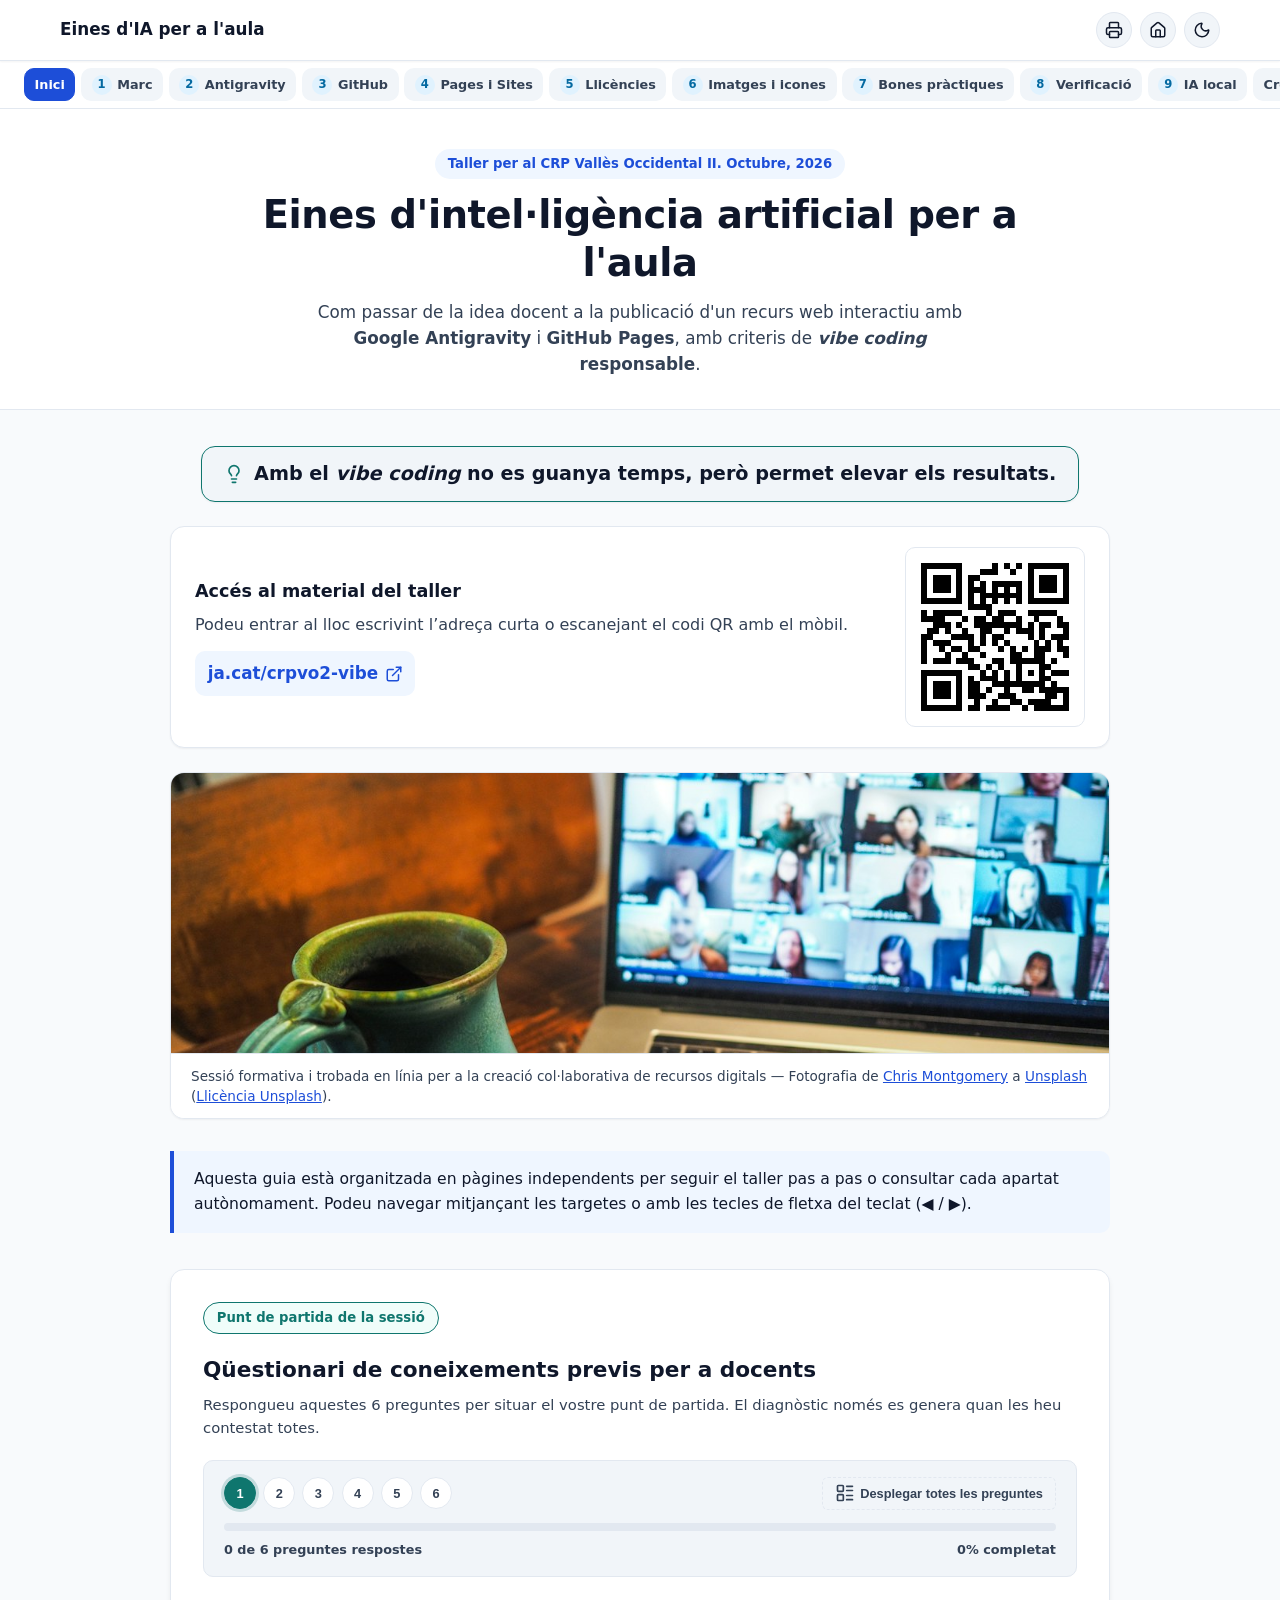
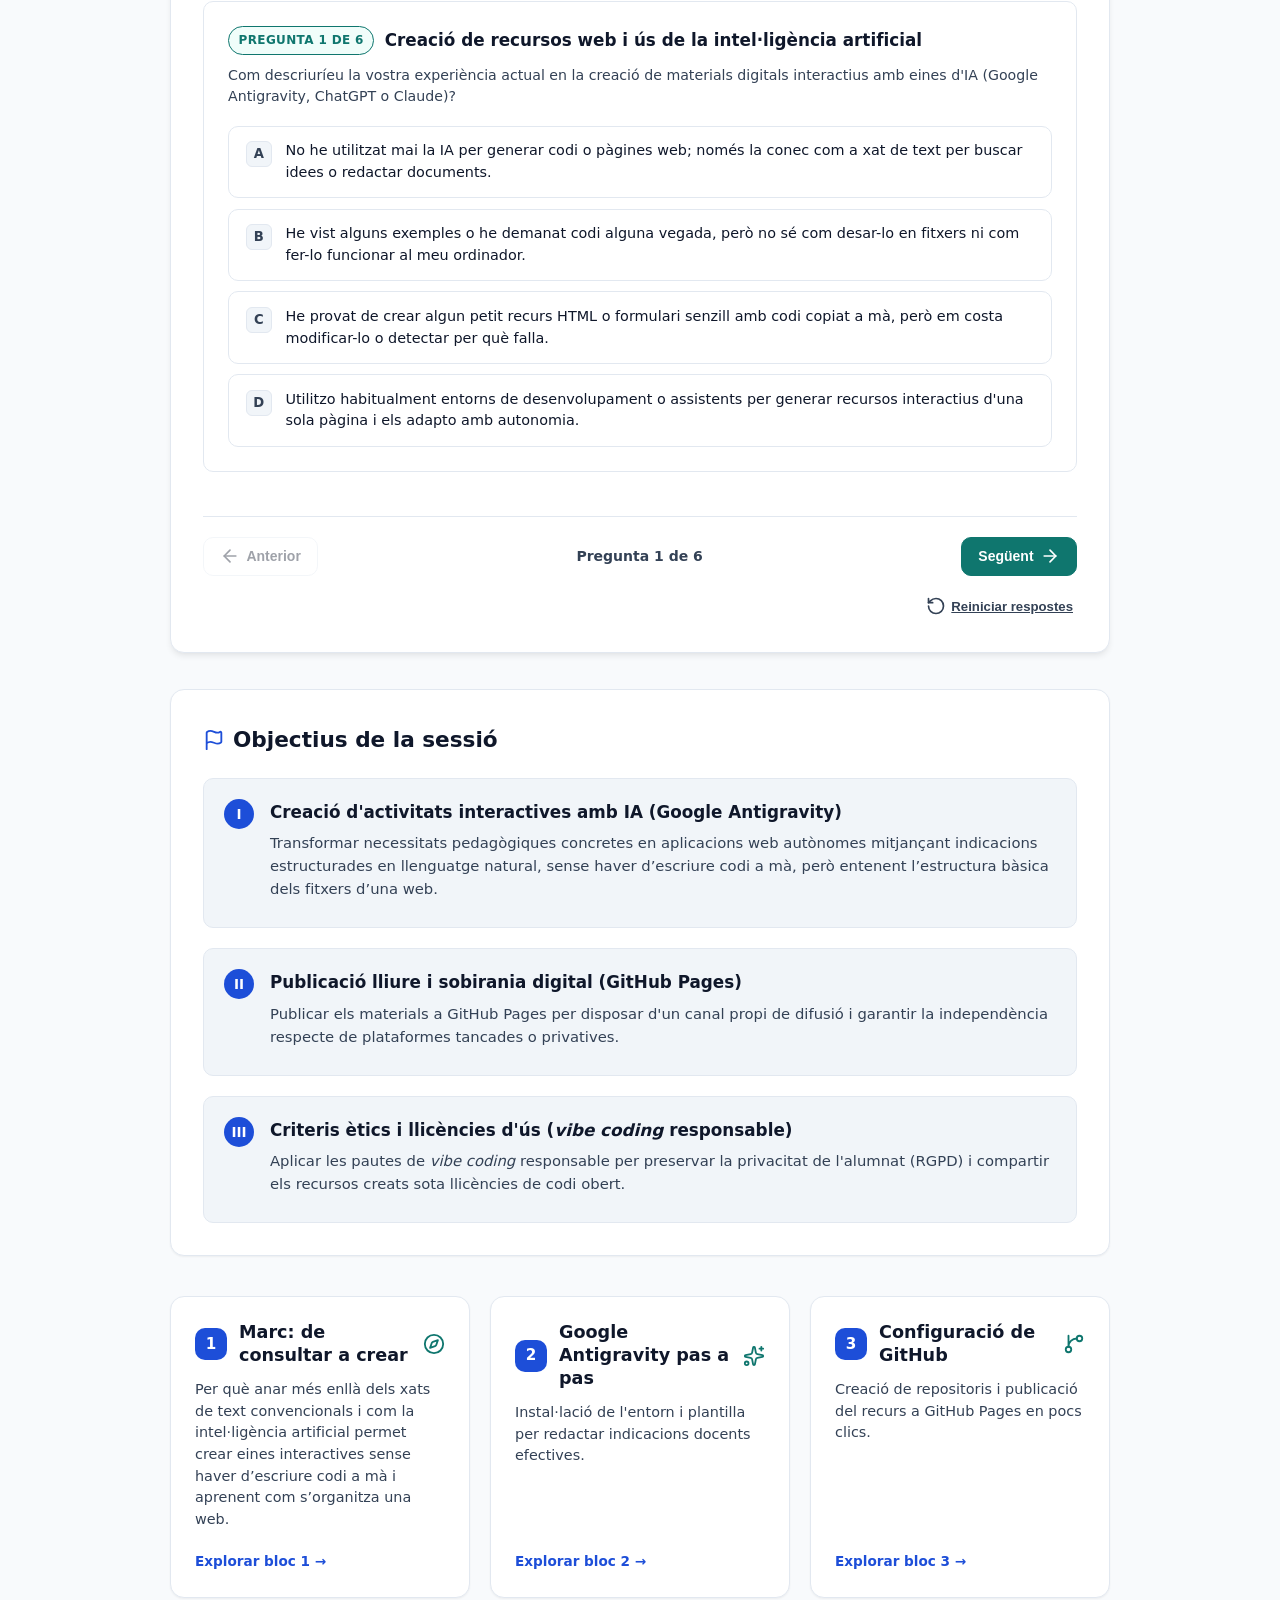
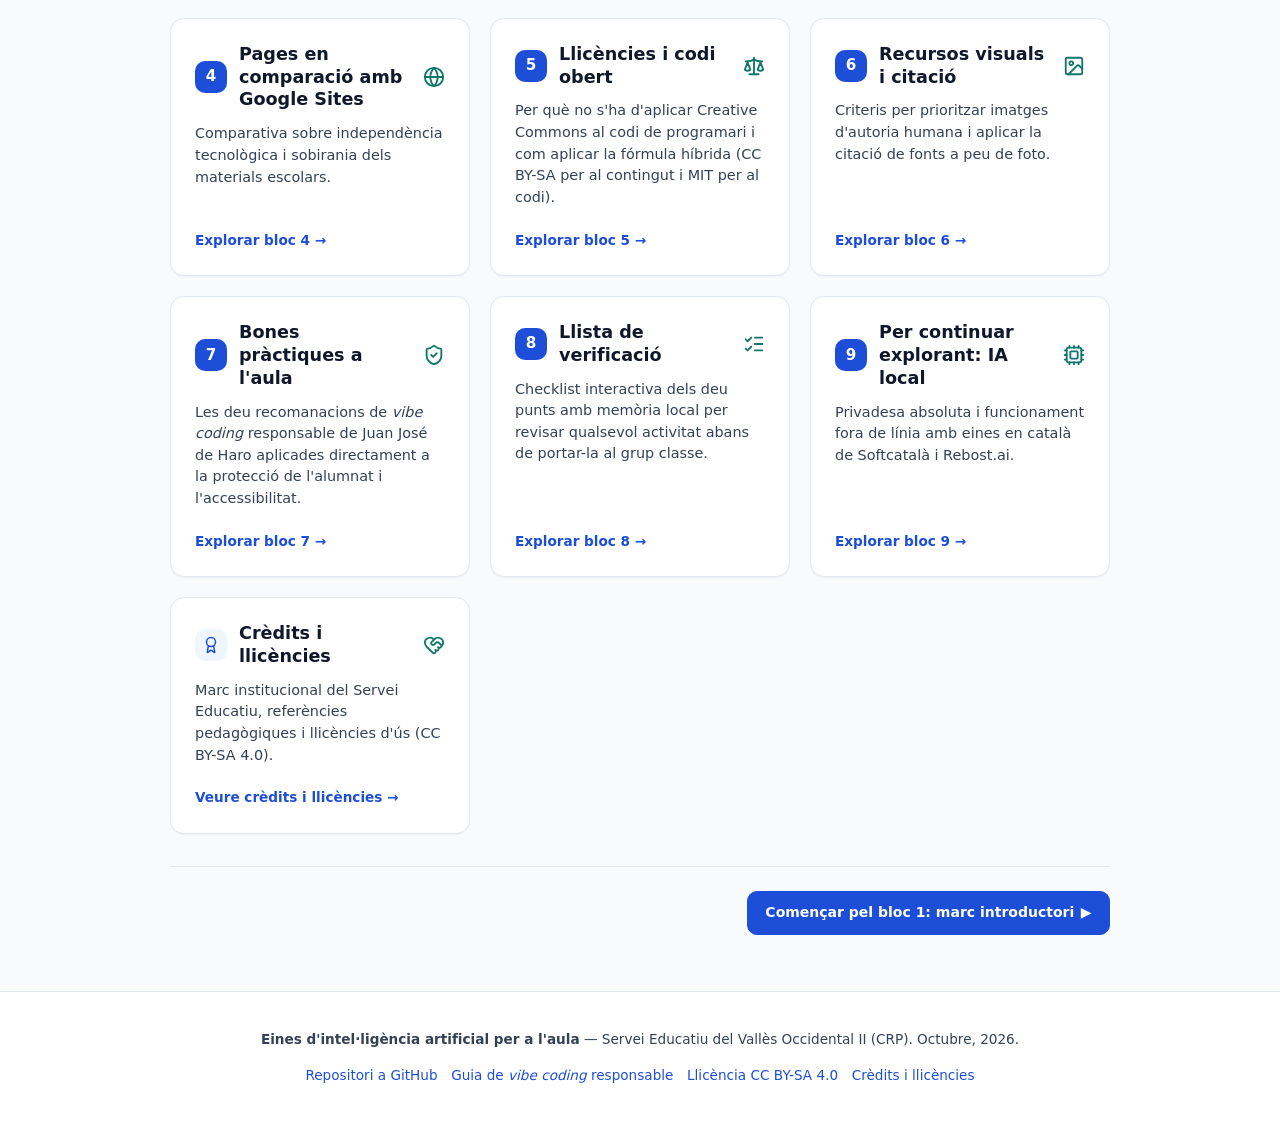
==== commit e9de1f7e: "Afegeix accés curt i codi QR a la portada" ====
--- a/index.html
+++ b/index.html
@@ -98,6 +98,82 @@
       <span>Amb el <em>vibe coding</em> no es guanya temps, però permet elevar els resultats.</span>
     </div>
 
+    <style>
+      .workshop-access-card {
+        display: grid;
+        grid-template-columns: minmax(0, 1fr) 180px;
+        gap: 1.5rem;
+        align-items: center;
+        margin: 0 0 1.5rem;
+        padding: 1.25rem 1.5rem;
+        background: var(--bg-surface);
+        border: 1px solid var(--border-color);
+        border-radius: var(--radius-lg);
+        box-shadow: var(--shadow-sm);
+      }
+      .workshop-access-card h2 {
+        margin: 0 0 0.4rem;
+        font-size: 1.1rem;
+      }
+      .workshop-access-card p {
+        margin: 0 0 0.85rem;
+        color: var(--text-muted);
+        line-height: 1.55;
+      }
+      .workshop-short-url {
+        display: inline-flex;
+        align-items: center;
+        gap: 0.4rem;
+        padding: 0.55rem 0.8rem;
+        border-radius: var(--radius-md);
+        background: var(--accent-light);
+        color: var(--accent-primary);
+        font-size: 1.05rem;
+        font-weight: 800;
+        text-decoration: none;
+      }
+      .workshop-short-url:hover {
+        text-decoration: underline;
+      }
+      .workshop-qr-link {
+        justify-self: center;
+        display: block;
+        padding: 0.55rem;
+        background: #fff;
+        border: 1px solid var(--border-color);
+        border-radius: var(--radius-md);
+      }
+      .workshop-qr-link img {
+        display: block;
+        width: 160px;
+        height: 160px;
+      }
+      @media (max-width: 600px) {
+        .workshop-access-card {
+          grid-template-columns: 1fr;
+          text-align: center;
+          padding: 1.1rem;
+        }
+        .workshop-short-url {
+          justify-content: center;
+        }
+      }
+    </style>
+
+    <section class="workshop-access-card" aria-labelledby="workshop-access-title">
+      <div>
+        <h2 id="workshop-access-title">Accés al material del taller</h2>
+        <p>Podeu entrar al lloc escrivint l’adreça curta o escanejant el codi QR amb el mòbil.</p>
+        <a class="workshop-short-url" href="https://ja.cat/crpvo2-vibe" target="_blank" rel="noopener">
+          <span>ja.cat/crpvo2-vibe</span>
+          <i data-lucide="external-link" aria-hidden="true" style="width:18px;height:18px;"></i>
+        </a>
+      </div>
+      <a class="workshop-qr-link" href="https://ja.cat/crpvo2-vibe" target="_blank" rel="noopener" aria-label="Obrir ja.cat/crpvo2-vibe">
+        <img src="assets/images/qr-crpvo2-vibe.svg" width="160" height="160" alt="Codi QR per accedir a ja.cat/crpvo2-vibe">
+      </a>
+    </section>
+
     <figure class="hero-image-banner">
       <img src="assets/images/unsplash/inici-taller.jpg" width="1200" height="630" alt="Sessió formativa en línia i videoconferència amb docents connectats a distància" fetchpriority="high">
       <figcaption>Sessió formativa i trobada en línia per a la creació col·laborativa de recursos digitals — Fotografia de <a href="https://unsplash.com/@cwmonty" target="_blank" rel="noopener">Chris Montgomery</a> a <a href="https://unsplash.com/photos/smgTvepind4" target="_blank" rel="noopener">Unsplash</a> (<a href="https://unsplash.com/license" target="_blank" rel="noopener">Llicència Unsplash</a>).</figcaption>
--- a/styles.css
+++ b/styles.css
@@ -350,6 +350,12 @@
   font-size: 0.975rem;
   color: var(--text-main);
   line-height: 1.6;
+}
+
+/* Avís abans de publicar un repositori públic */
+[data-content-fix="public-repo-warning"] {
+  margin-top: 1.5rem;
+  margin-bottom: 2.25rem;
 }
 
 /* Graella de targetes */
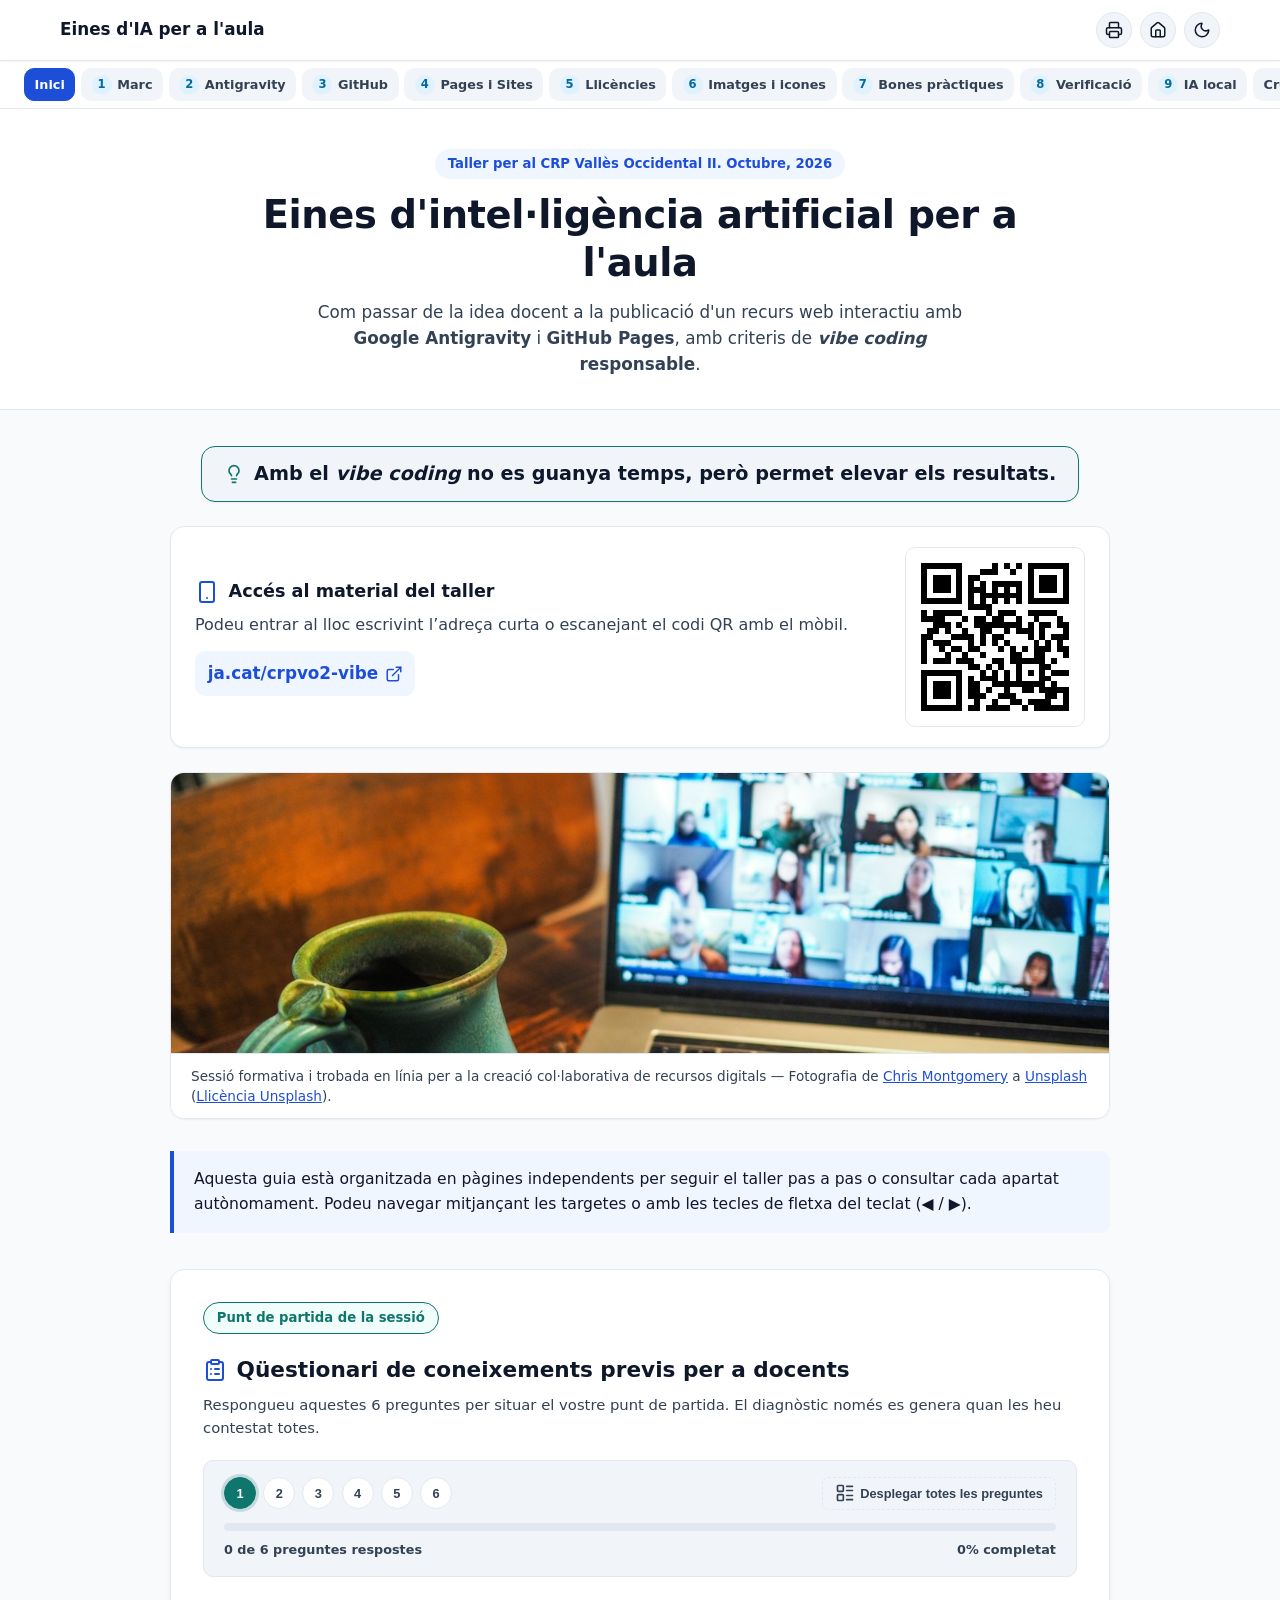
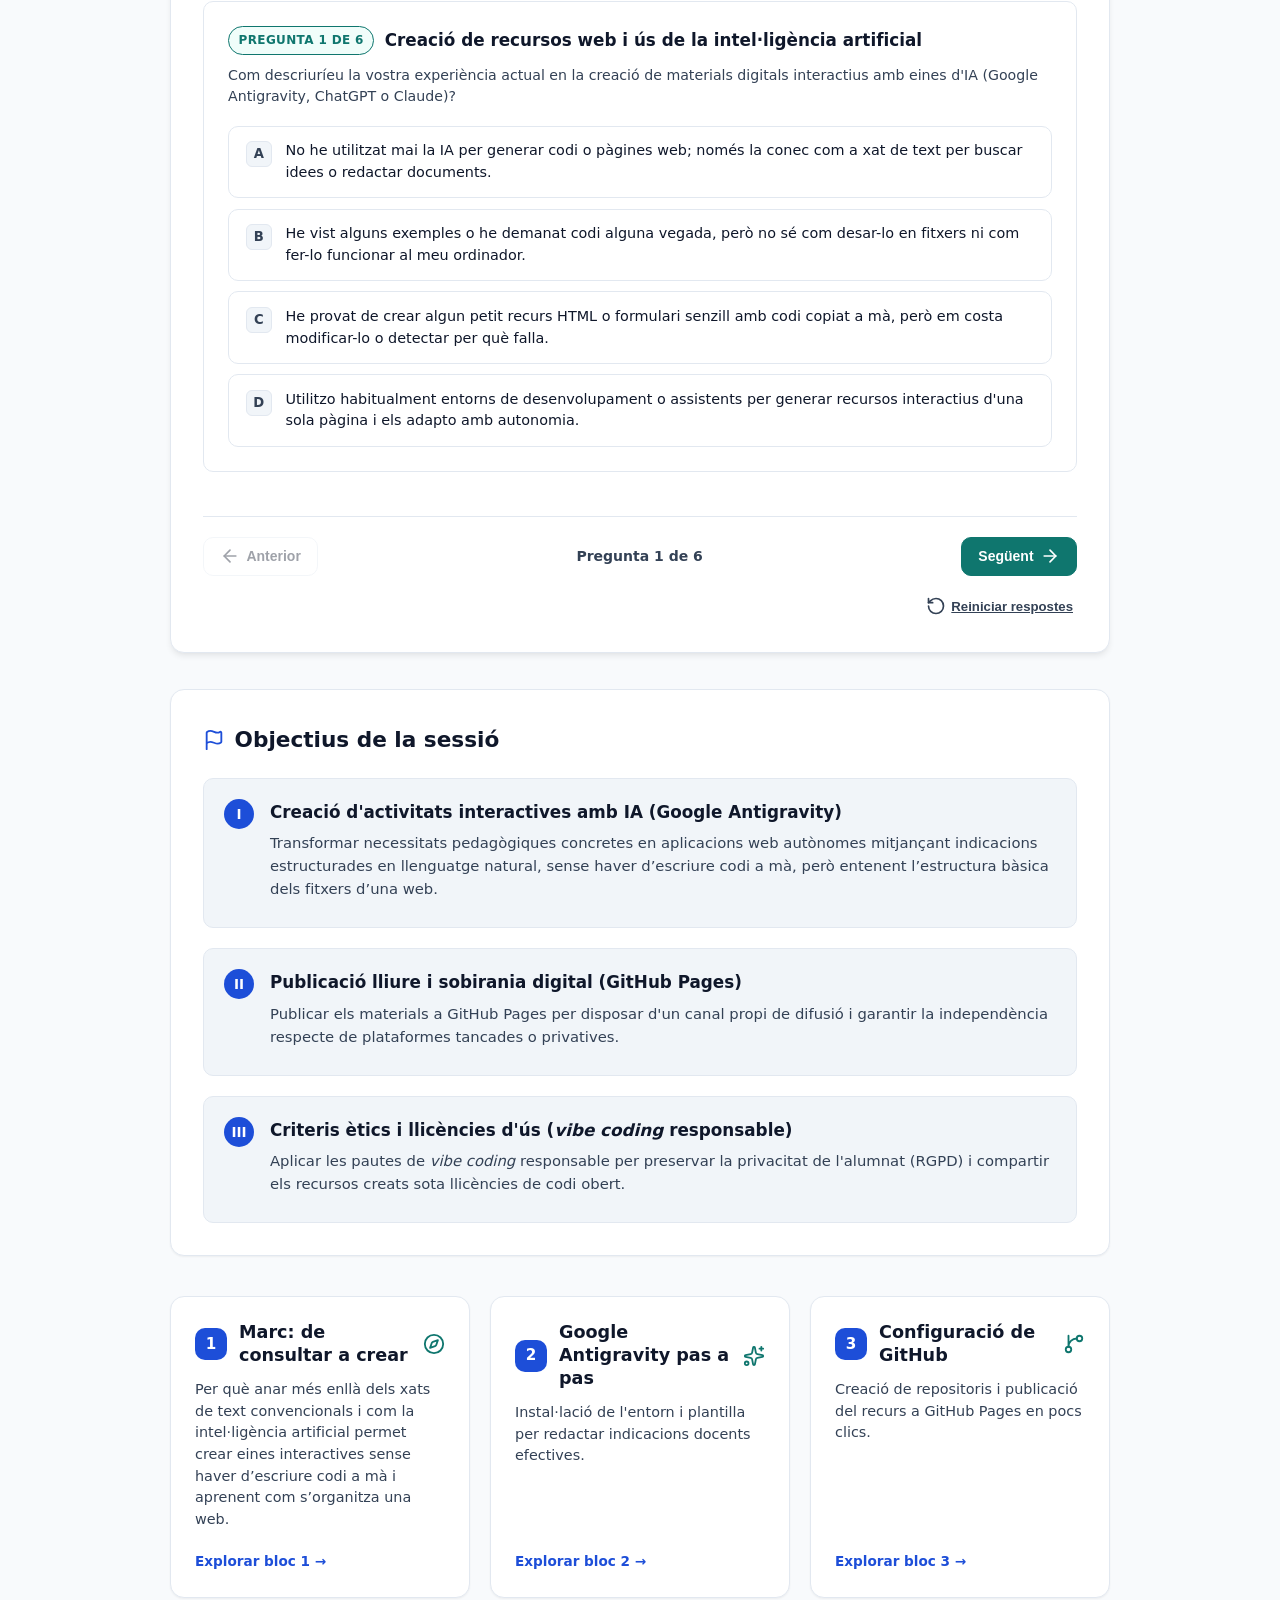
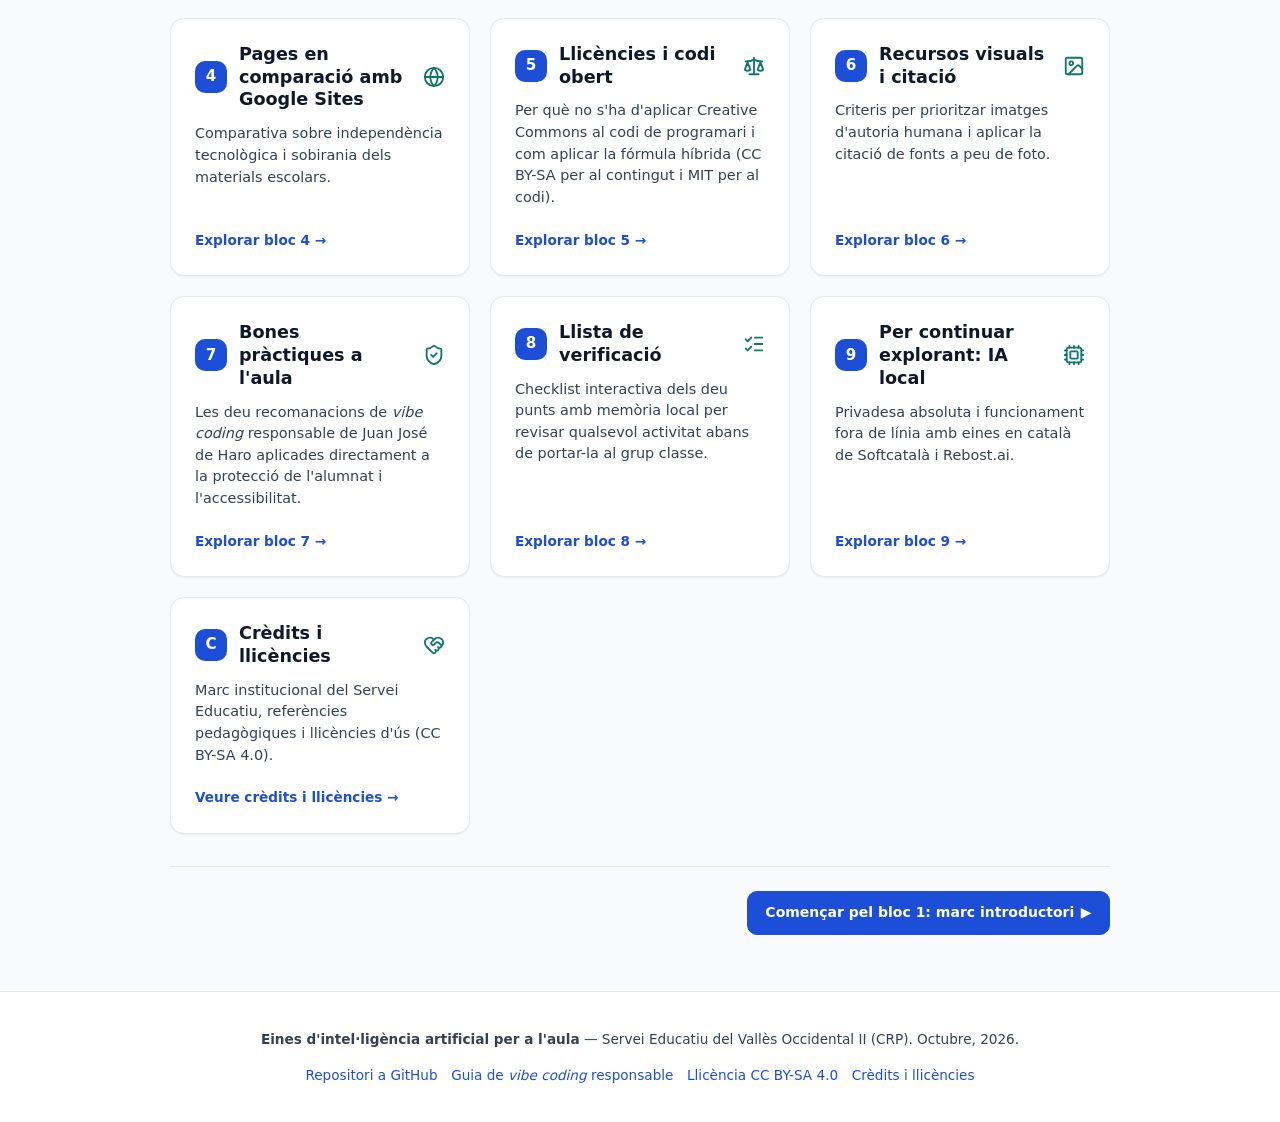
==== commit 4f1a5bb3: "style: replace credits medal with C badge" ====
--- a/index.html
+++ b/index.html
@@ -617,7 +617,7 @@
       <a href="credits.html" class="home-block-card">
         <div>
           <div class="home-card-header">
-            <div class="home-card-num" style="background: var(--accent-light); color: var(--accent-primary);"><i data-lucide="award" style="width: 18px; height: 18px;"></i></div>
+            <div class="home-card-num">C</div>
             <div class="home-card-title">Crèdits i llicències</div>
             <div class="home-card-icon"><i data-lucide="heart-handshake"></i></div>
           </div>
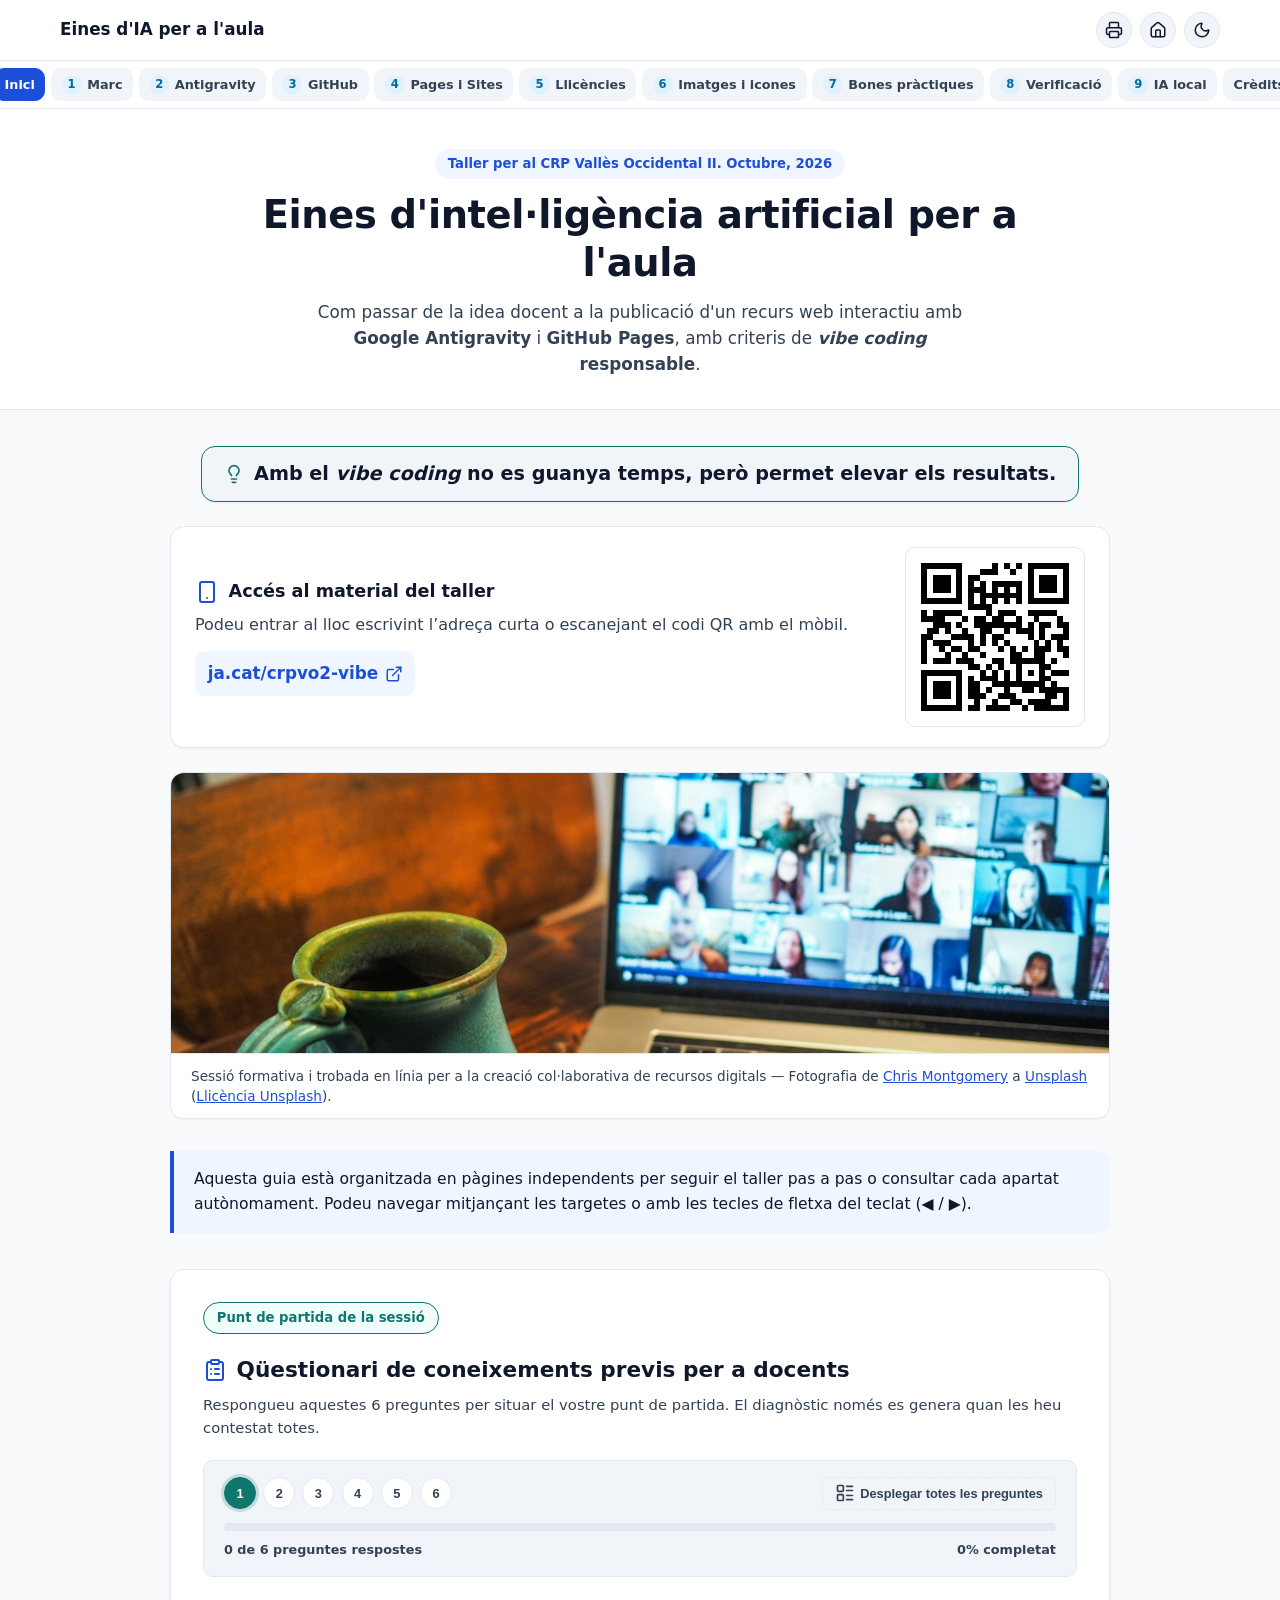
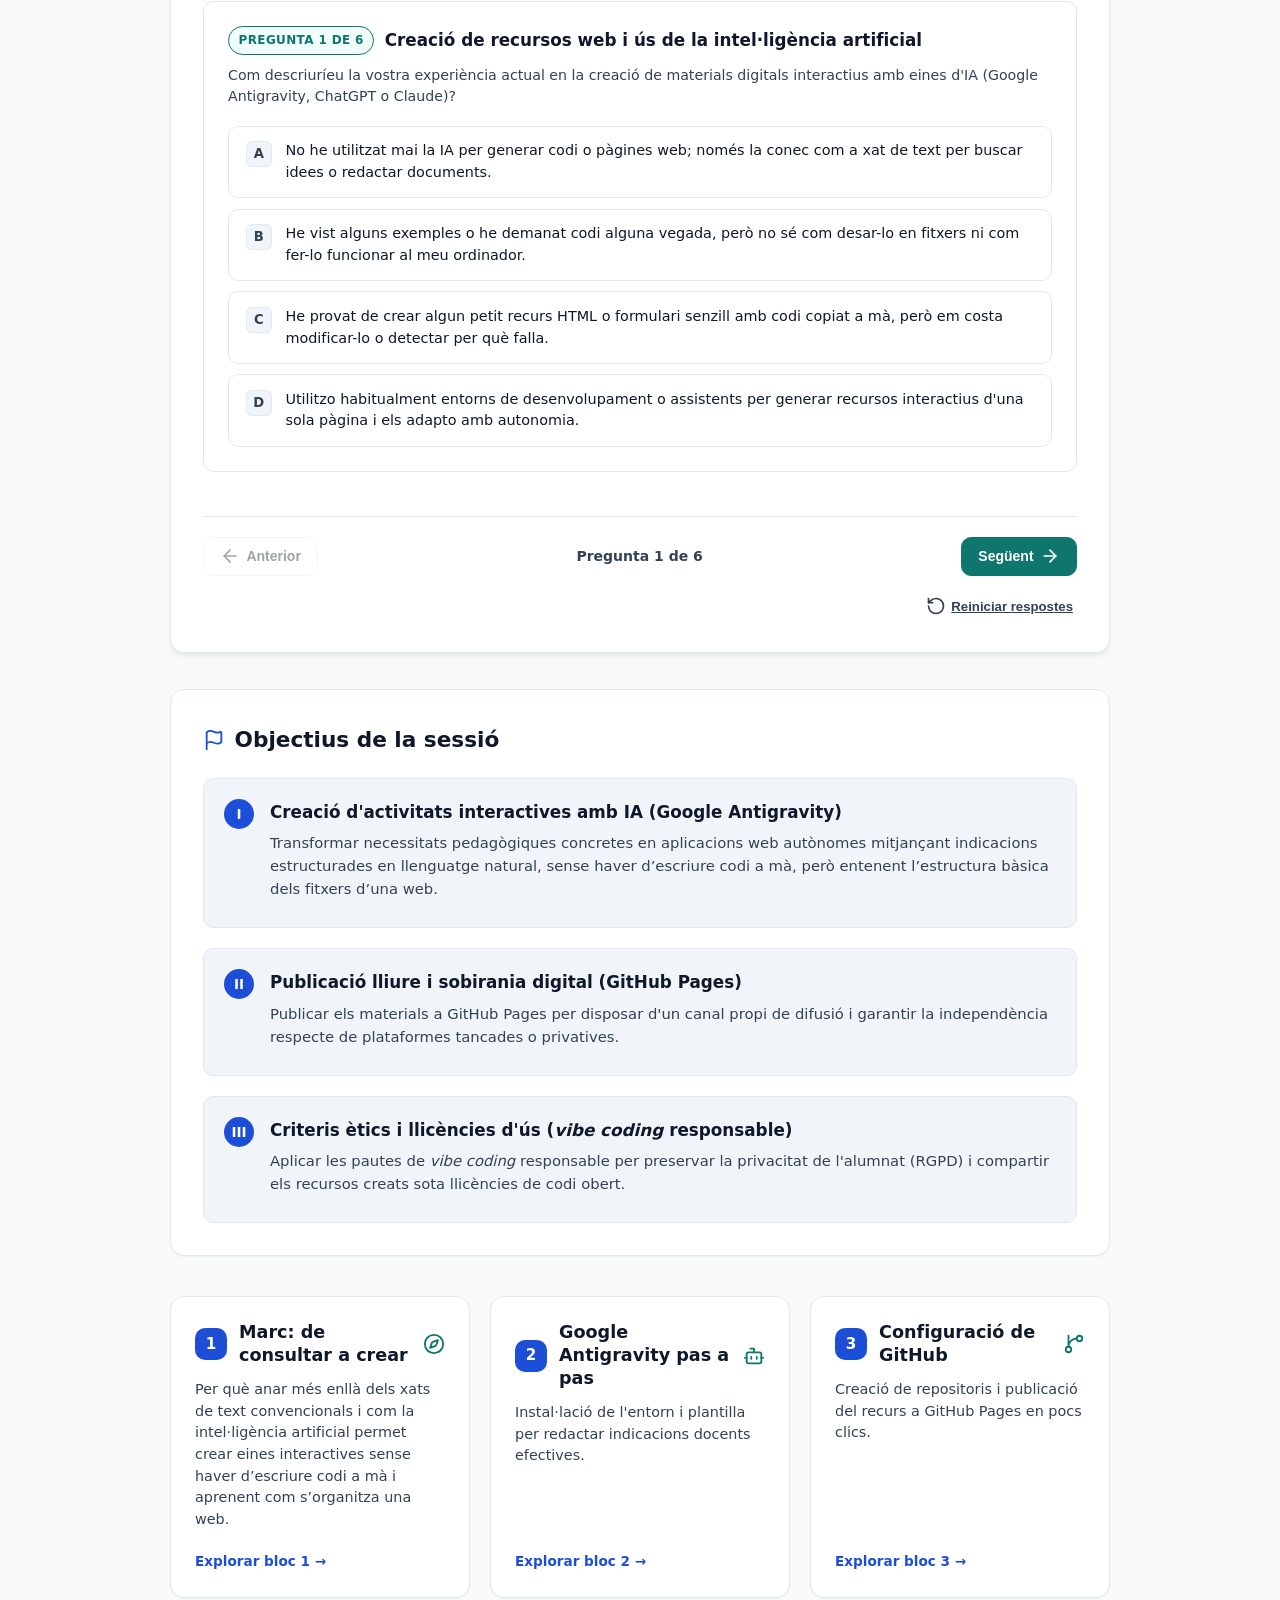
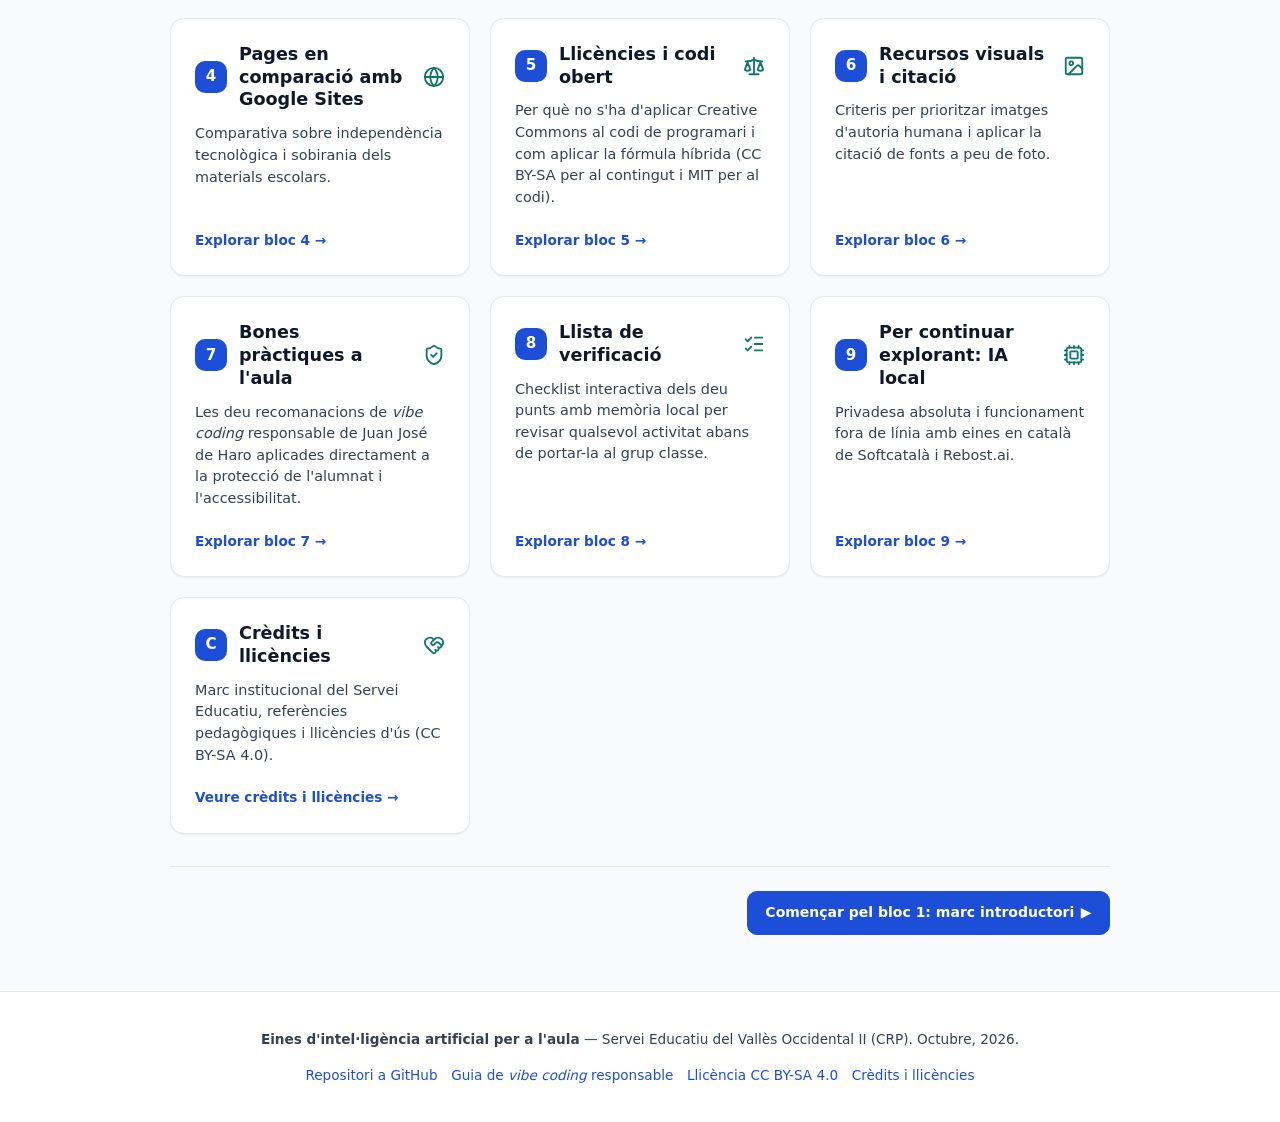
==== commit 9620b623: "refactor: replace magic-themed icons with functional icons" ====
--- a/index.html
+++ b/index.html
@@ -499,7 +499,7 @@
           <div class="home-card-header">
             <div class="home-card-num">2</div>
             <div class="home-card-title">Google Antigravity pas a pas</div>
-            <div class="home-card-icon"><i data-lucide="sparkles"></i></div>
+            <div class="home-card-icon"><i data-lucide="bot"></i></div>
           </div>
           <p class="home-card-desc">
             Instal·lació de l'entorn i plantilla per redactar indicacions docents efectives.
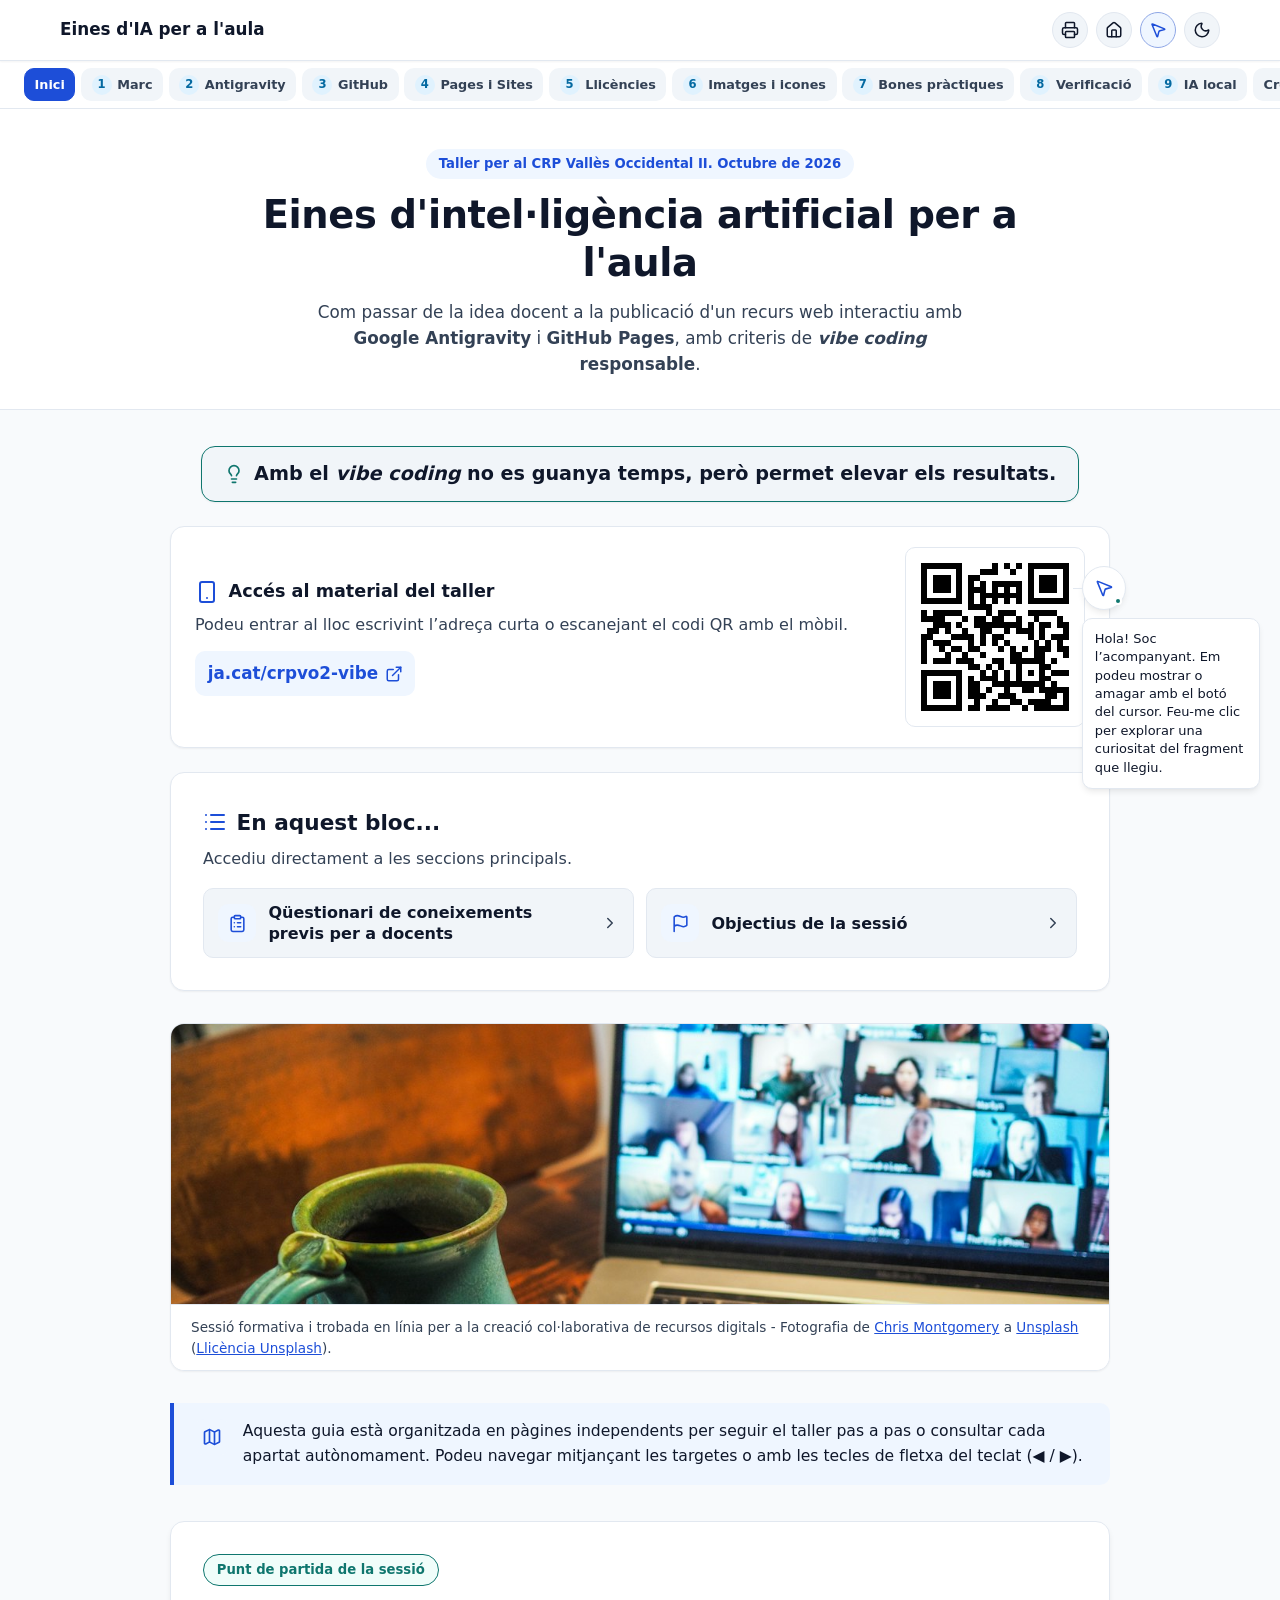
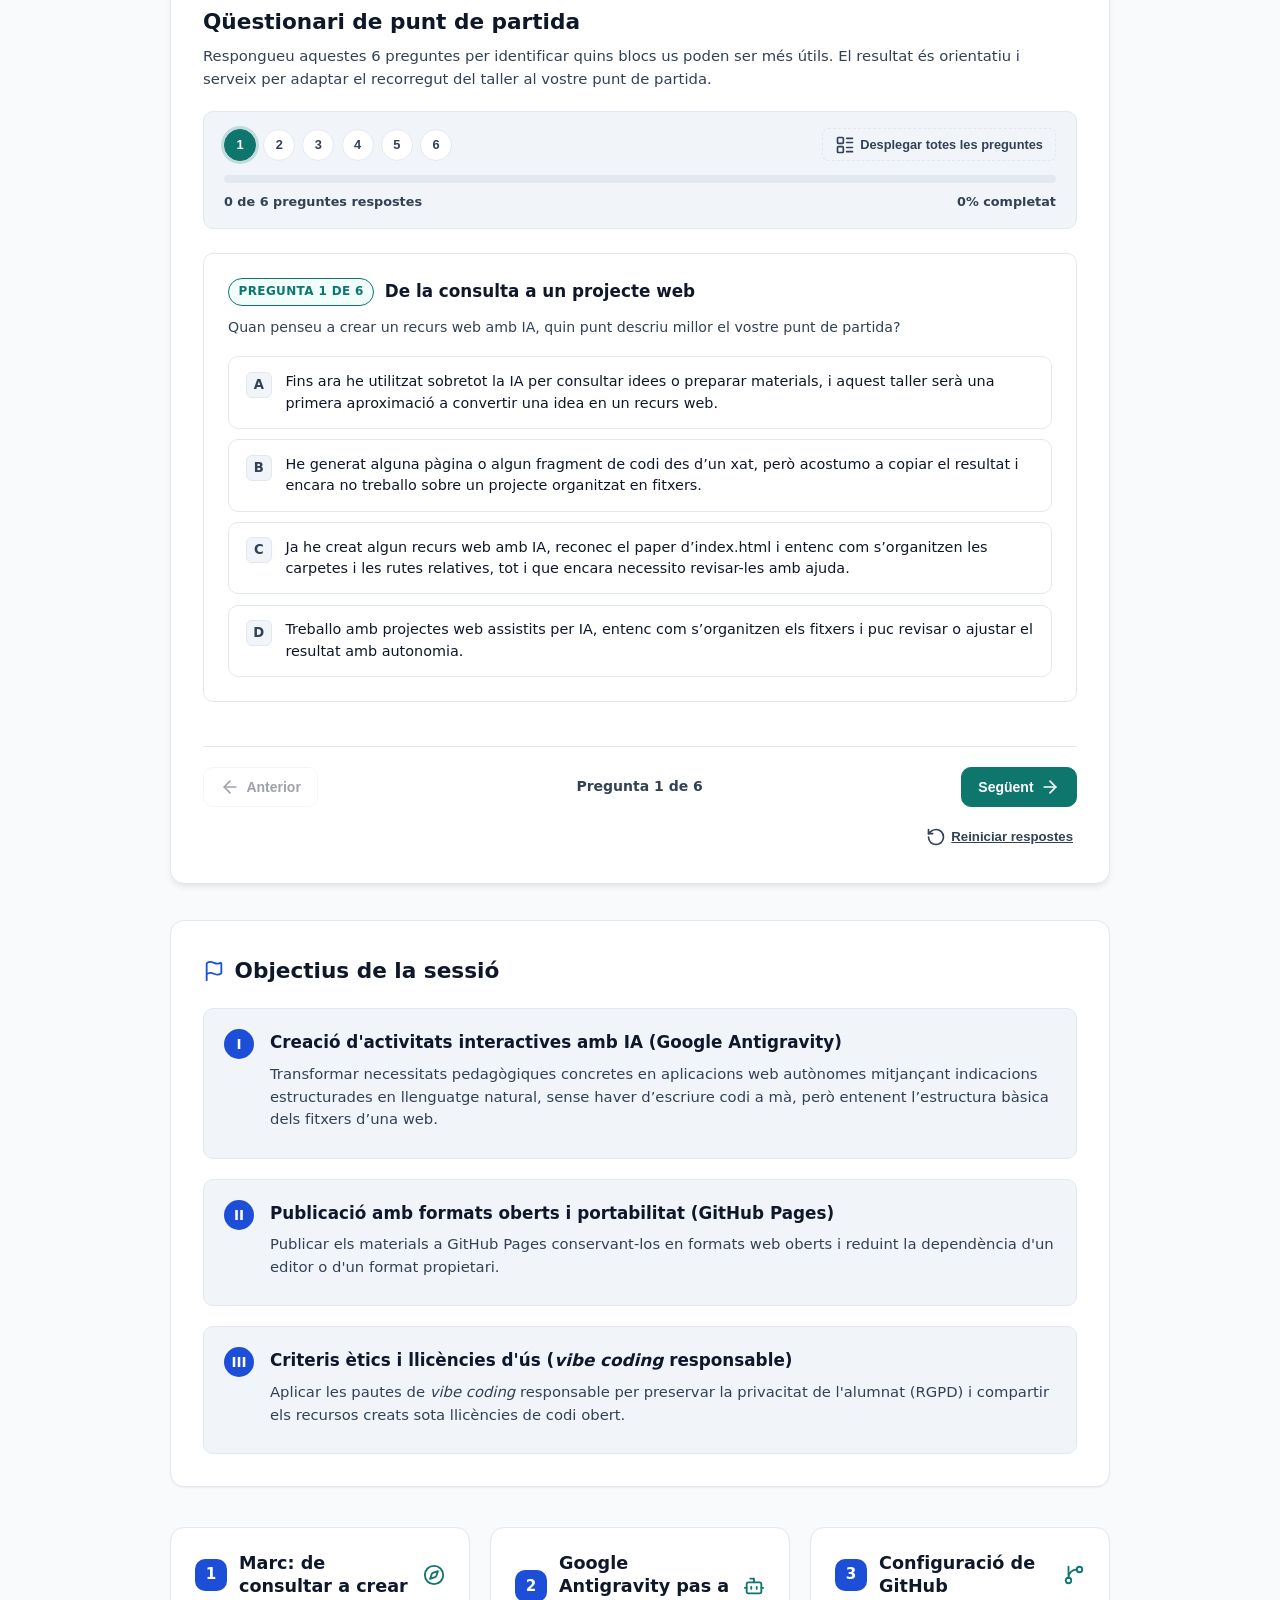
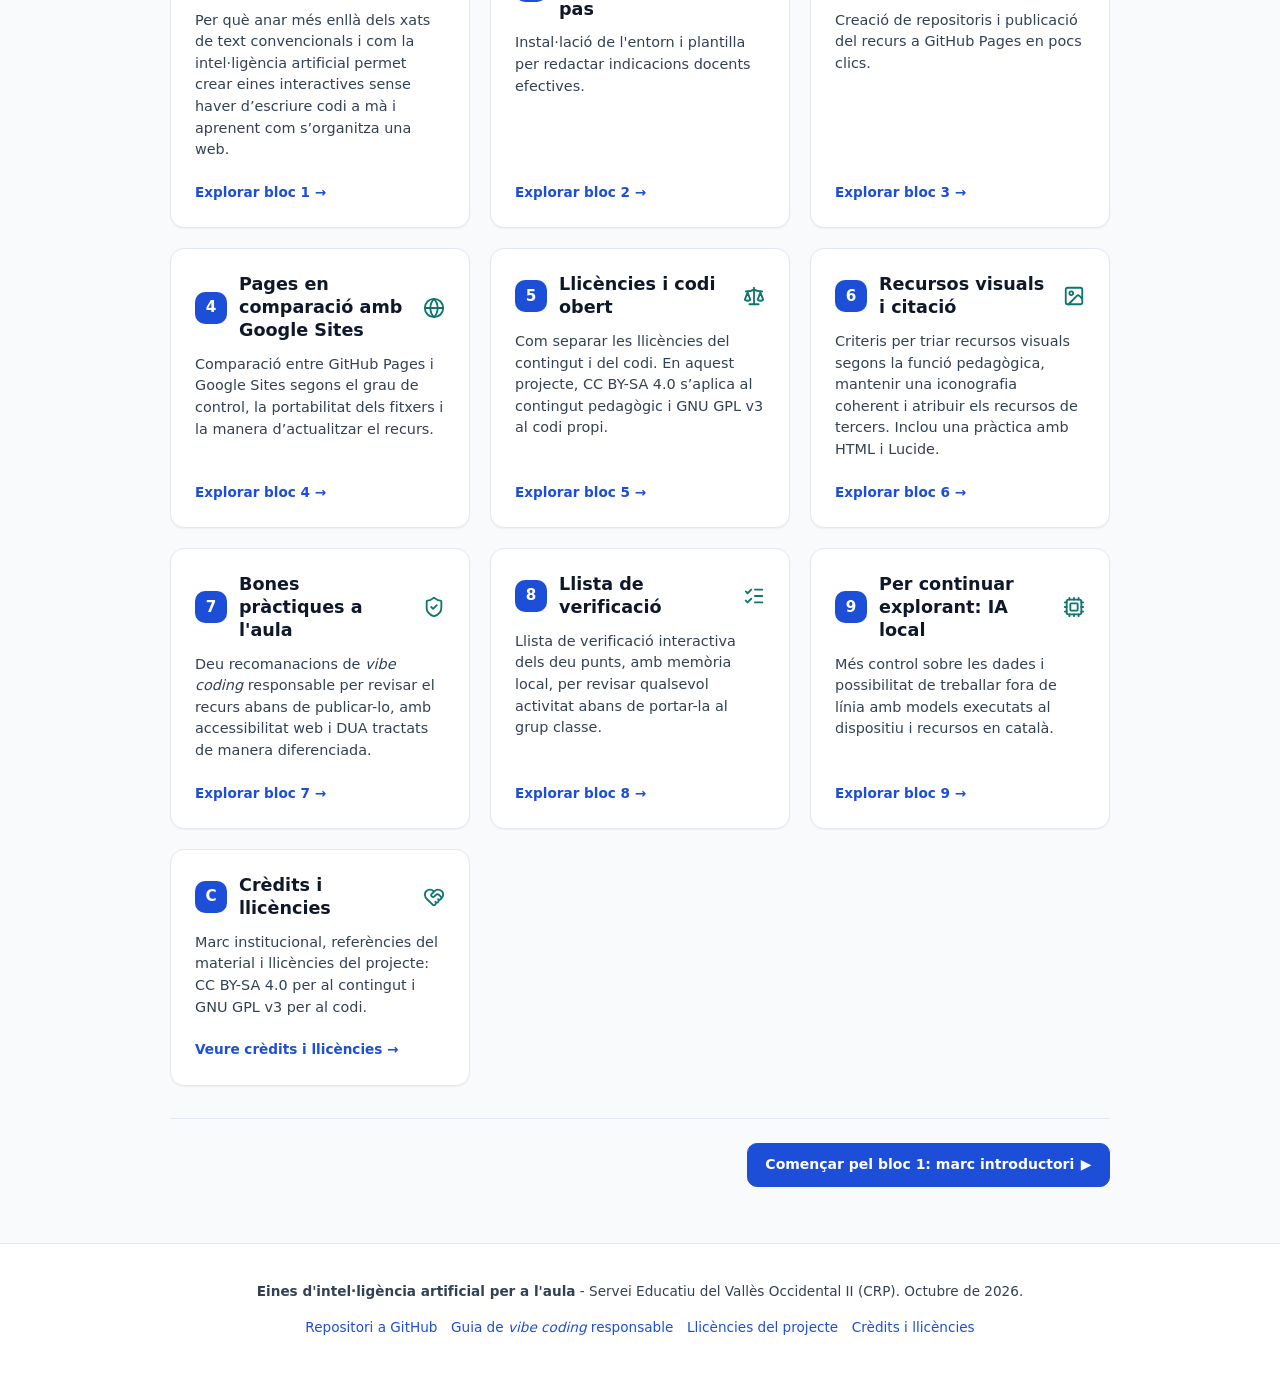
==== commit ba7fb843: "Refresh companion version on page" ====
--- a/index.html
+++ b/index.html
@@ -654,7 +654,7 @@
   </footer>
 
   <script src="assets/vendor/lucide/lucide.min.js"></script>
-  <script src="app.js?v=5"></script>
+  <script src="app.js?v=7"></script>
 
 
 </body></html>
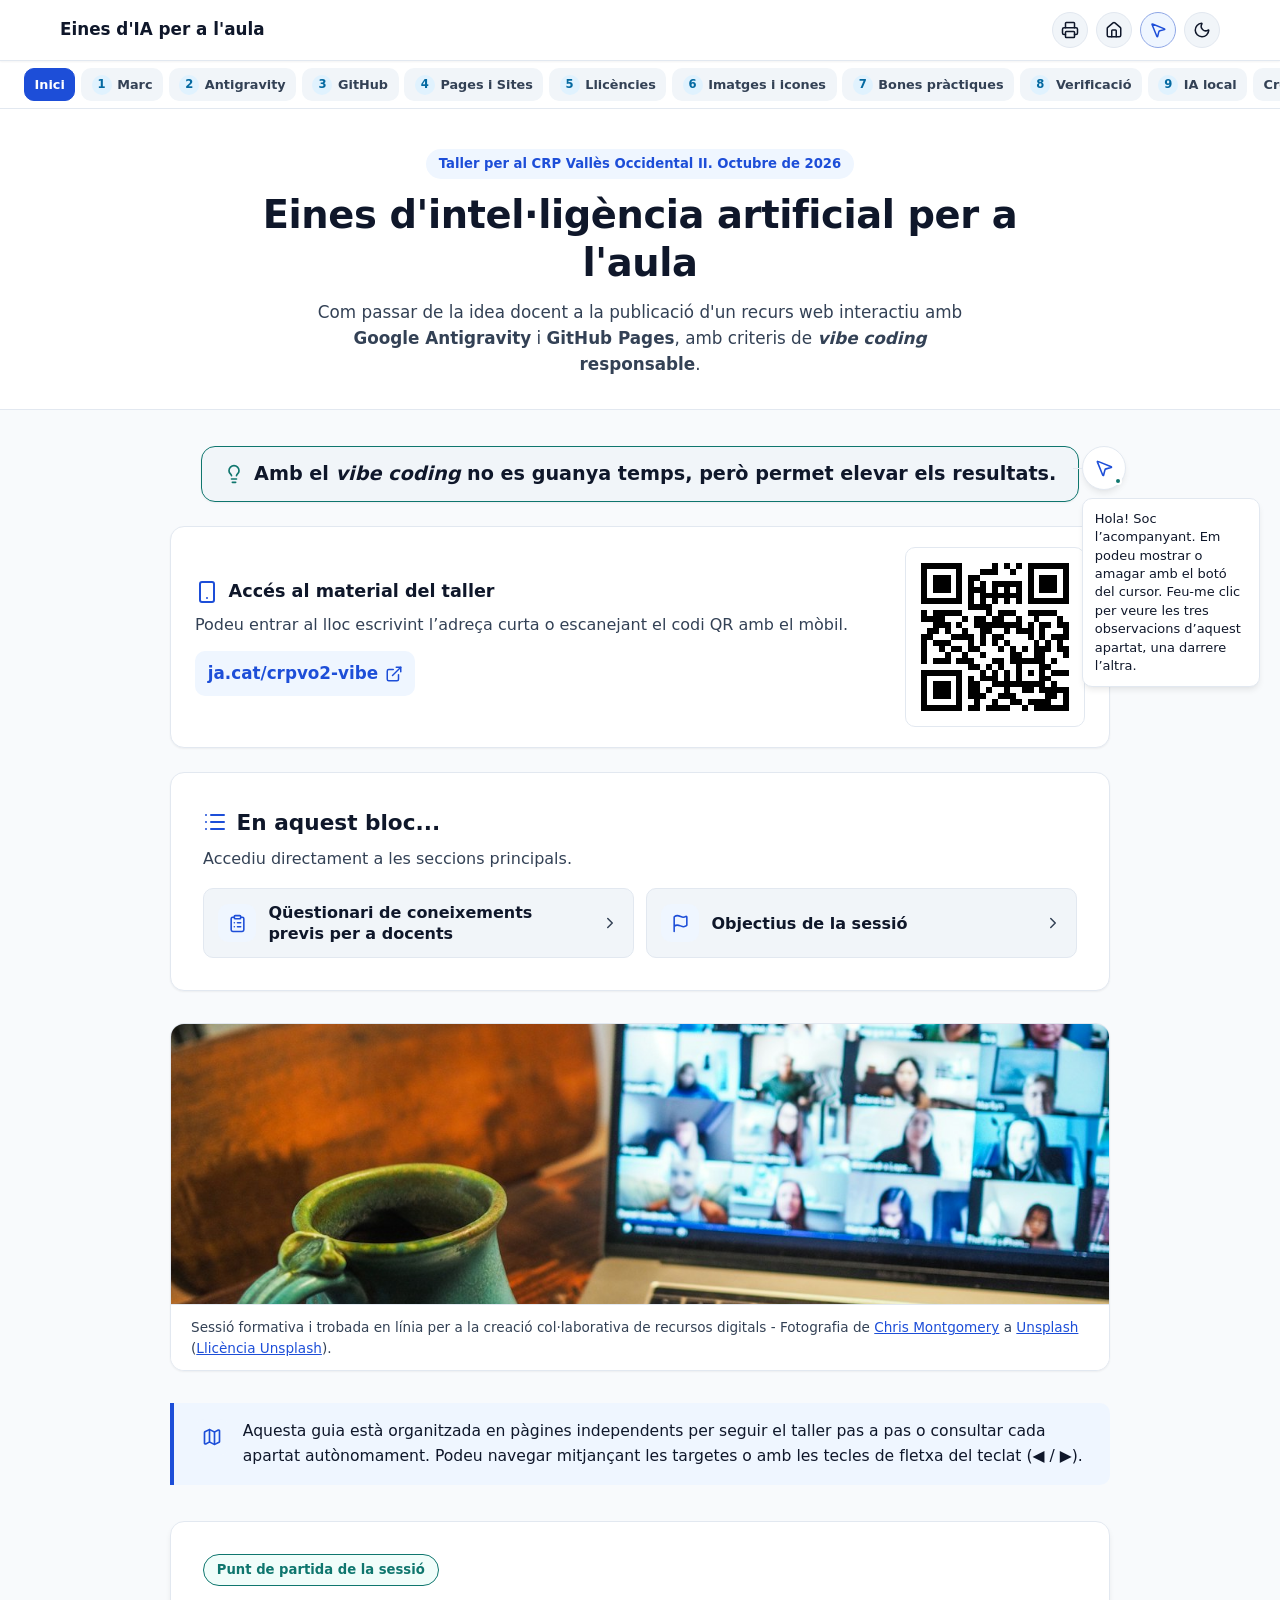
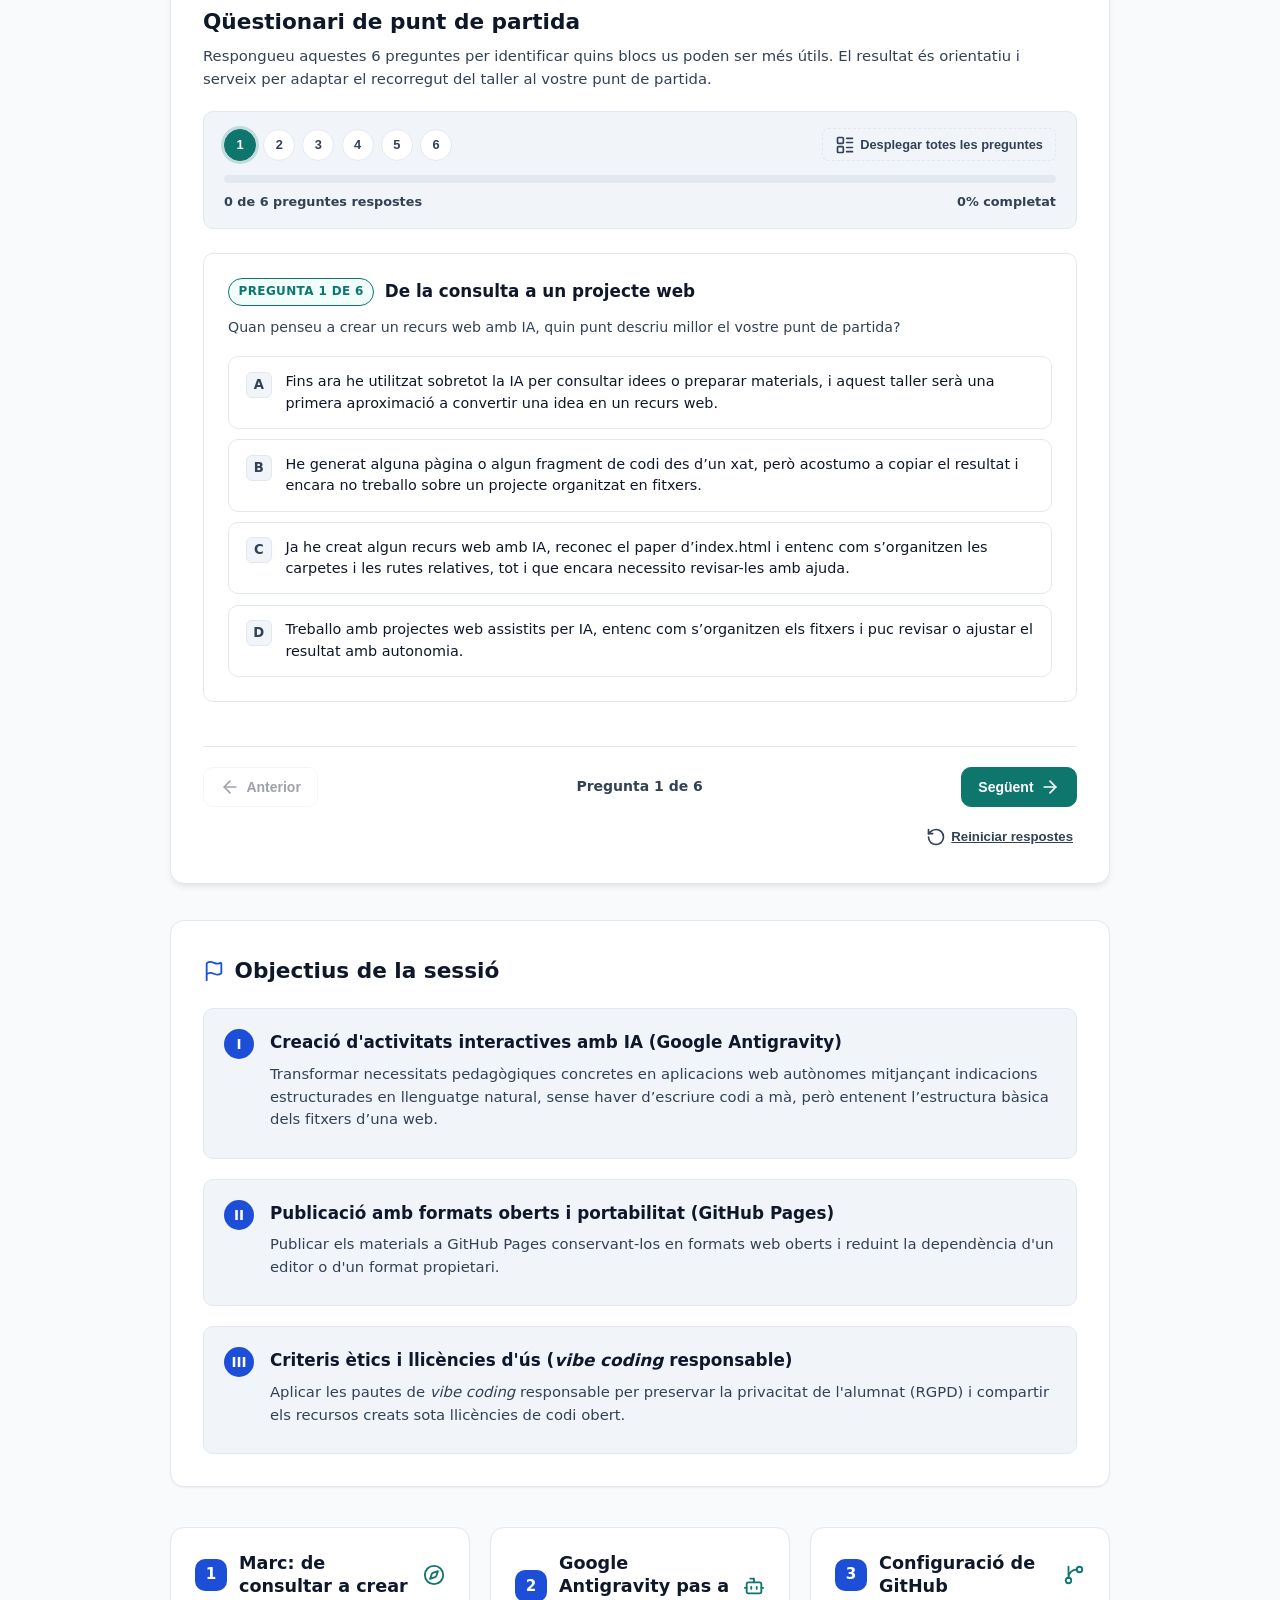
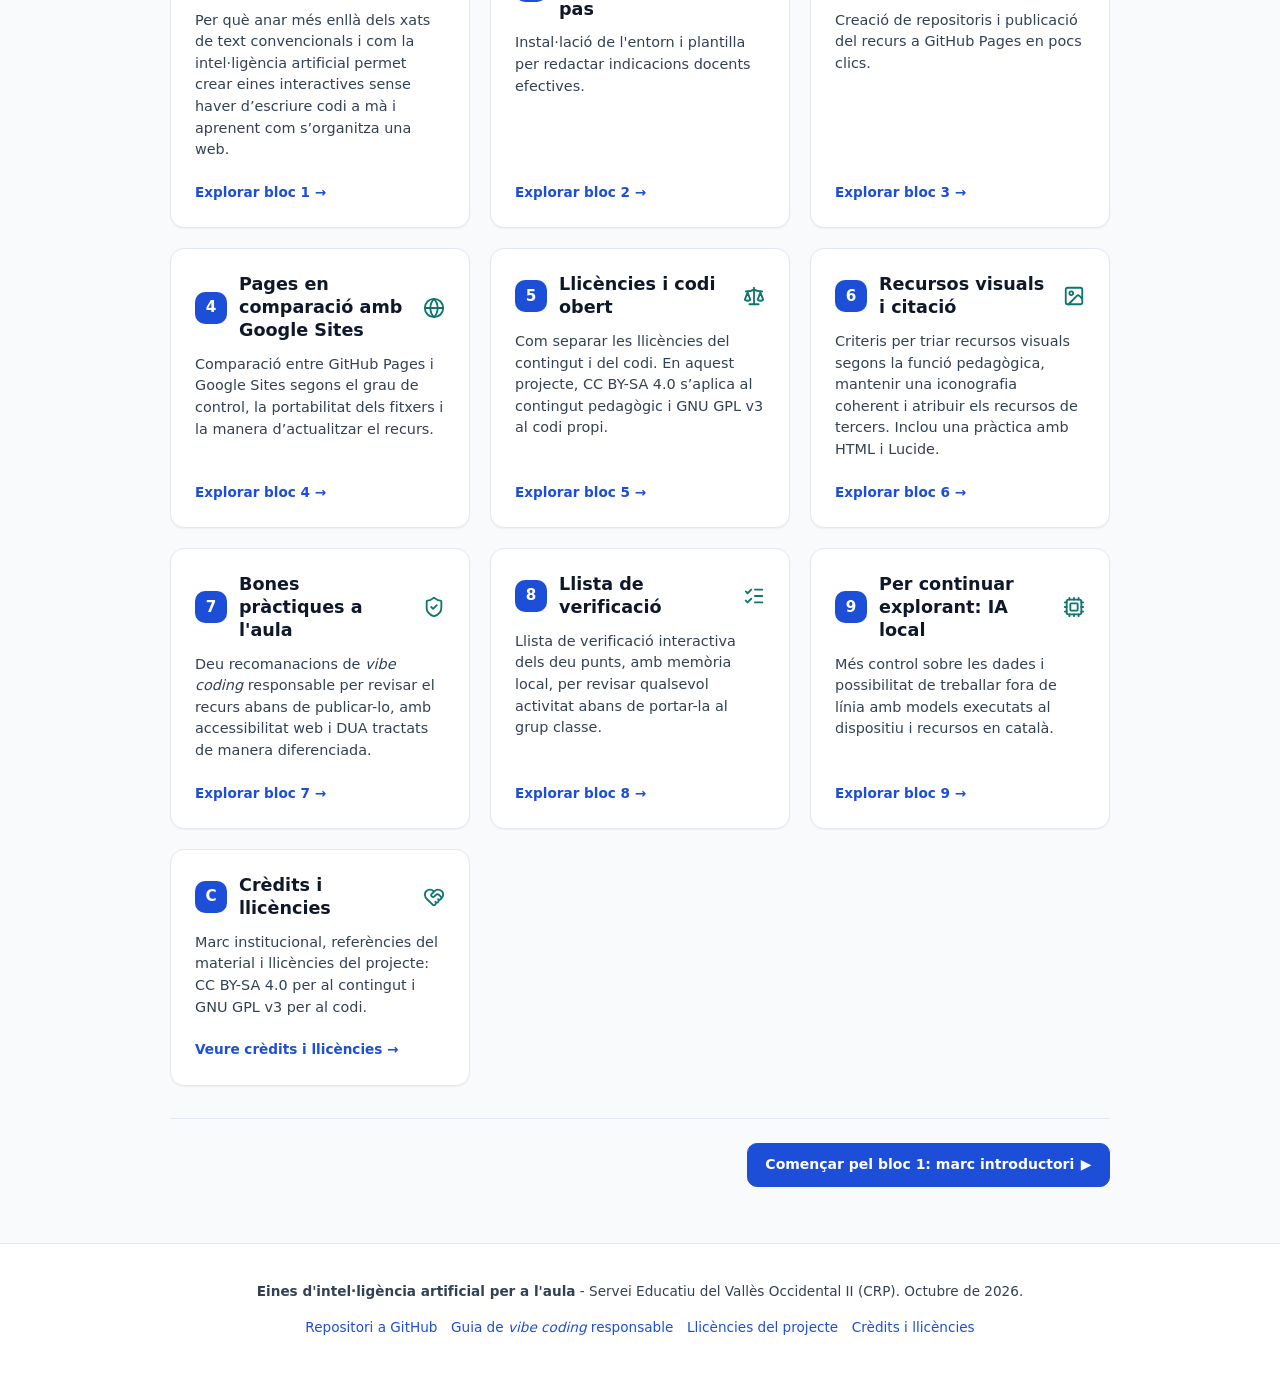
==== commit 1c163ce1: "Corregir l’acompanyant a la portada: index.html" ====
--- a/index.html
+++ b/index.html
@@ -654,7 +654,7 @@
   </footer>
 
   <script src="assets/vendor/lucide/lucide.min.js"></script>
-  <script src="app.js?v=7"></script>
+  <script src="app.js?v=9"></script>
 
 
 </body></html>
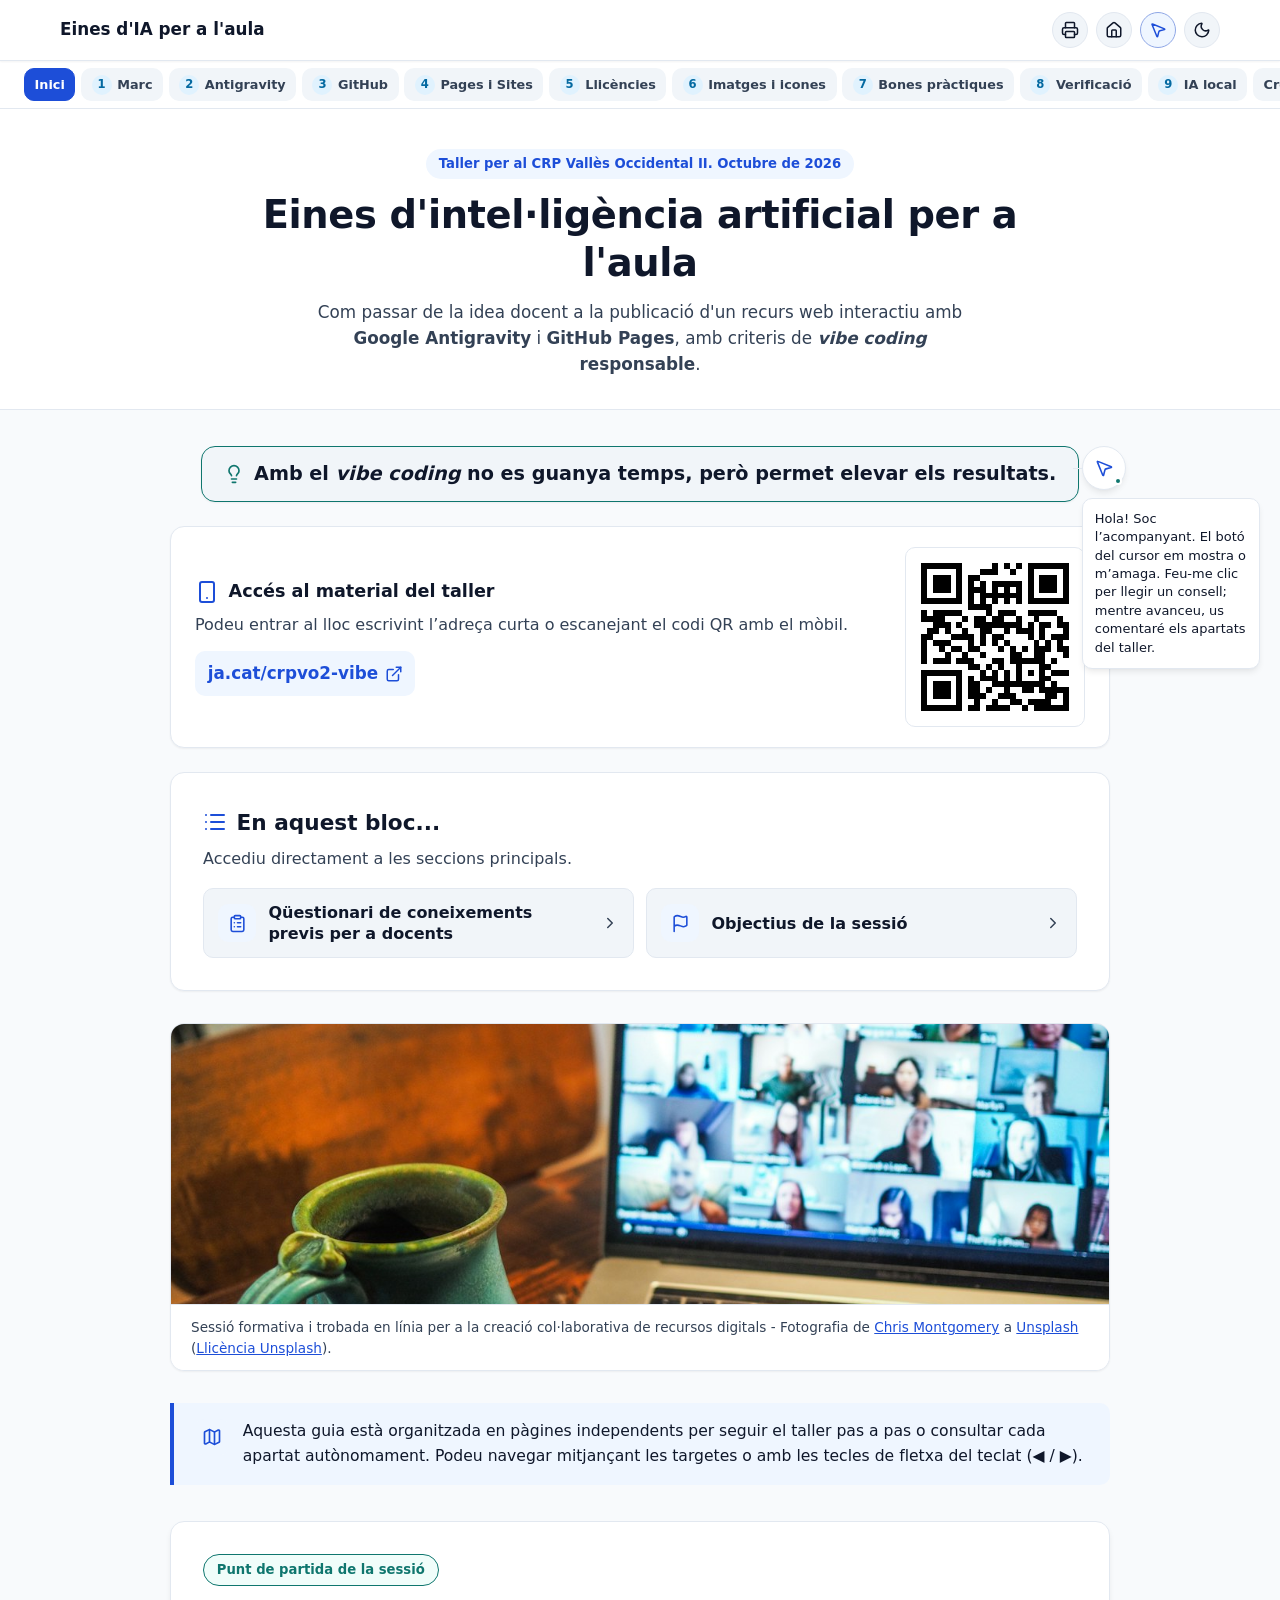
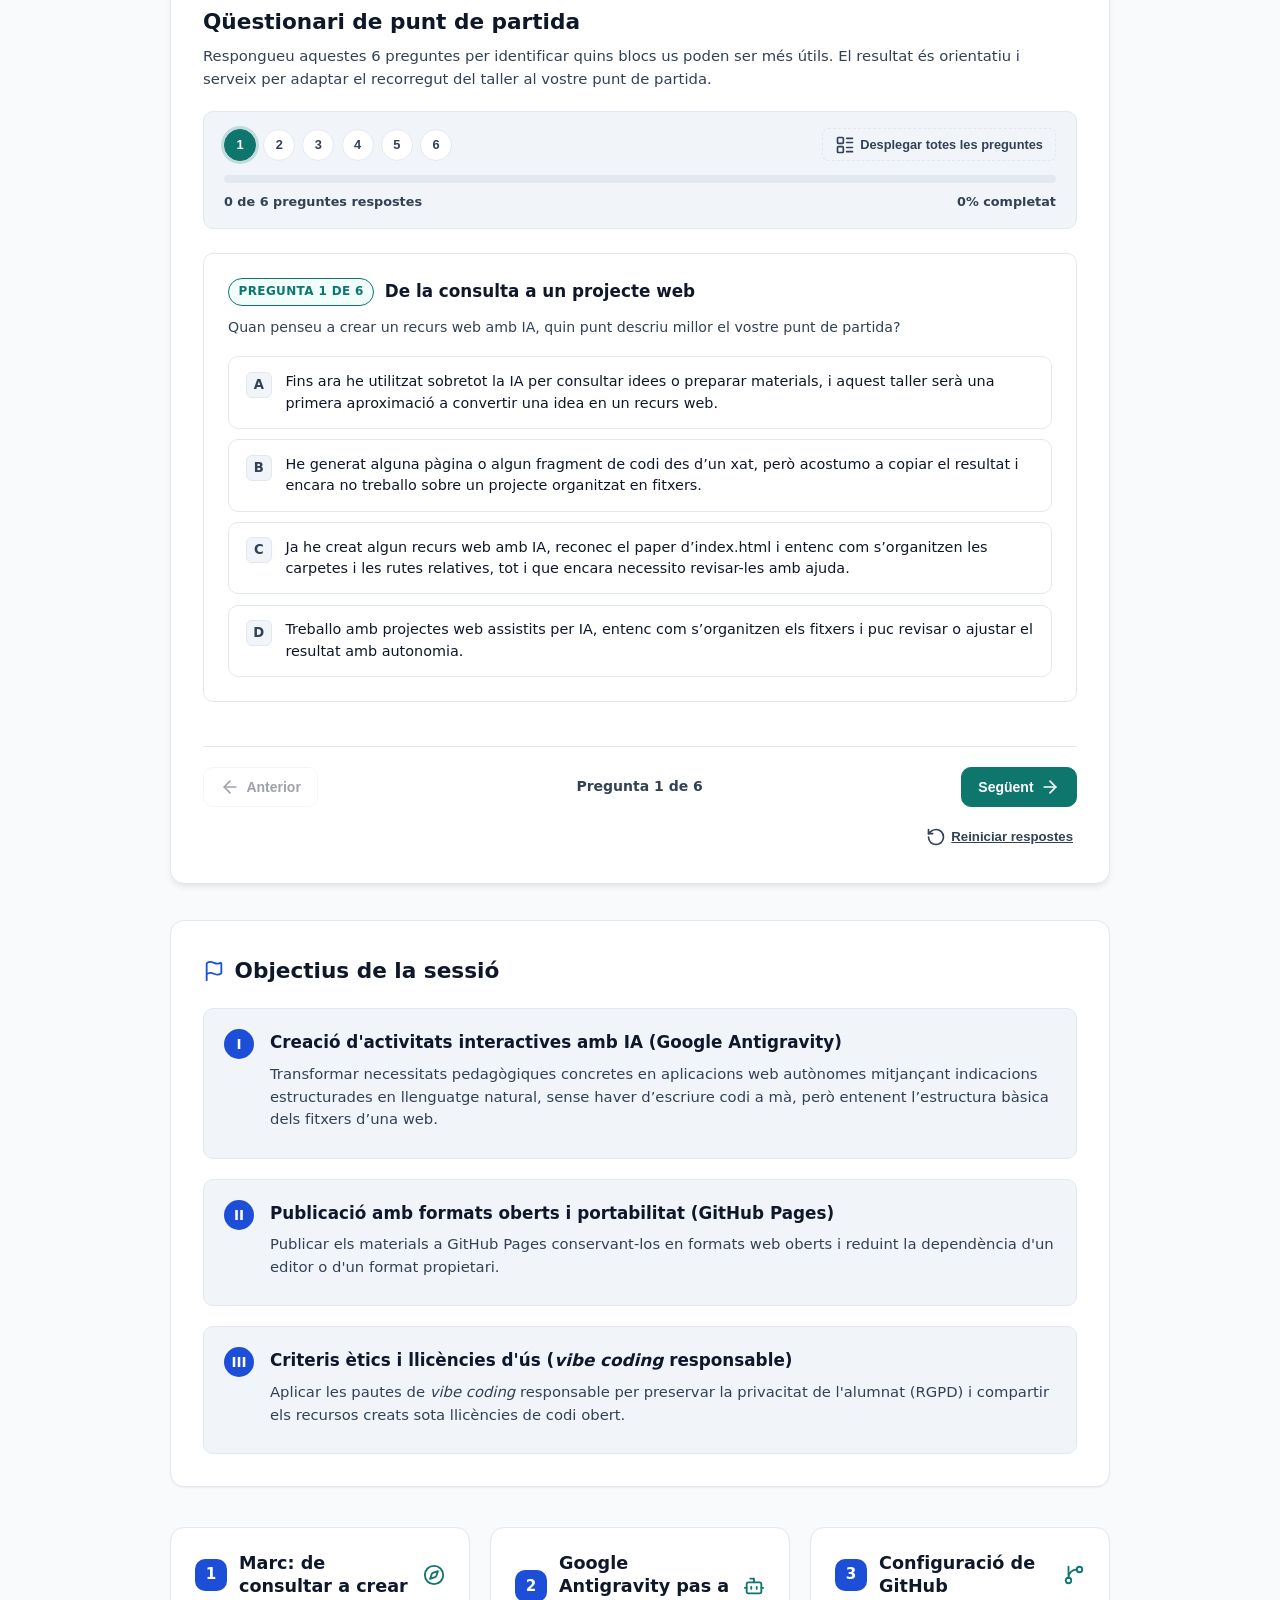
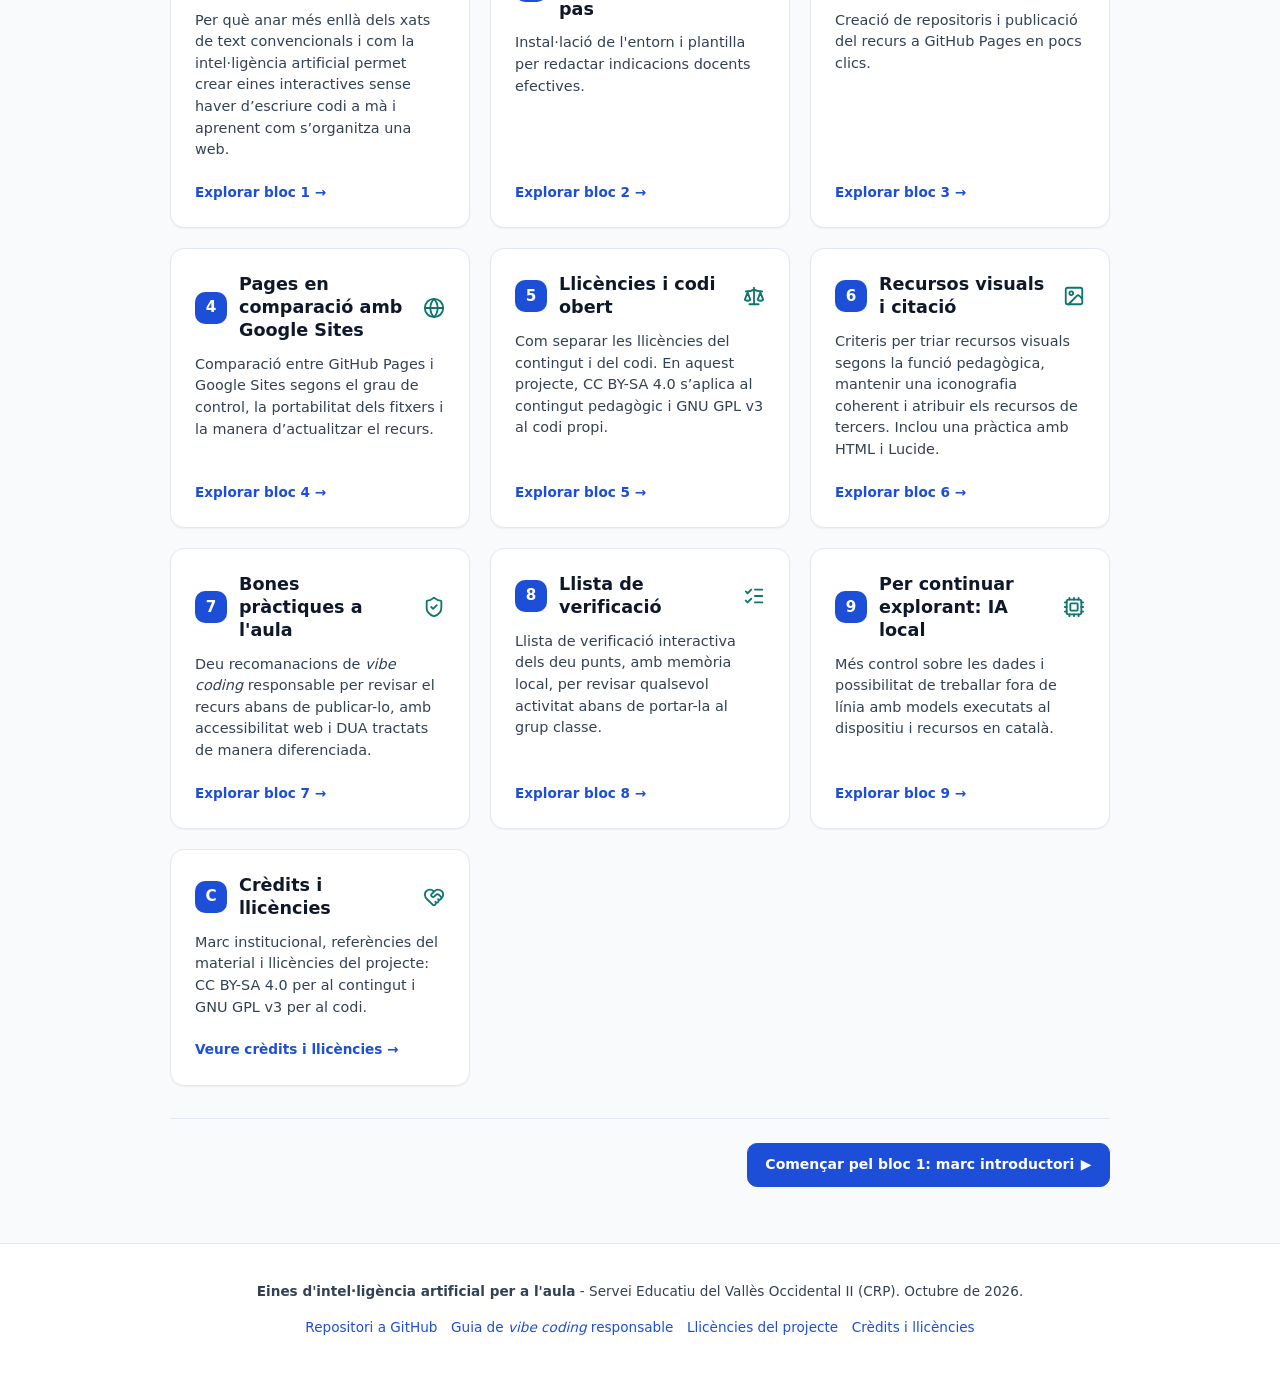
==== commit 229a3016: "Actualitzar la càrrega de l’acompanyant a index.html" ====
--- a/index.html
+++ b/index.html
@@ -654,7 +654,7 @@
   </footer>
 
   <script src="assets/vendor/lucide/lucide.min.js"></script>
-  <script src="app.js?v=9"></script>
+  <script src="app.js?v=10"></script>
 
 
 </body></html>
